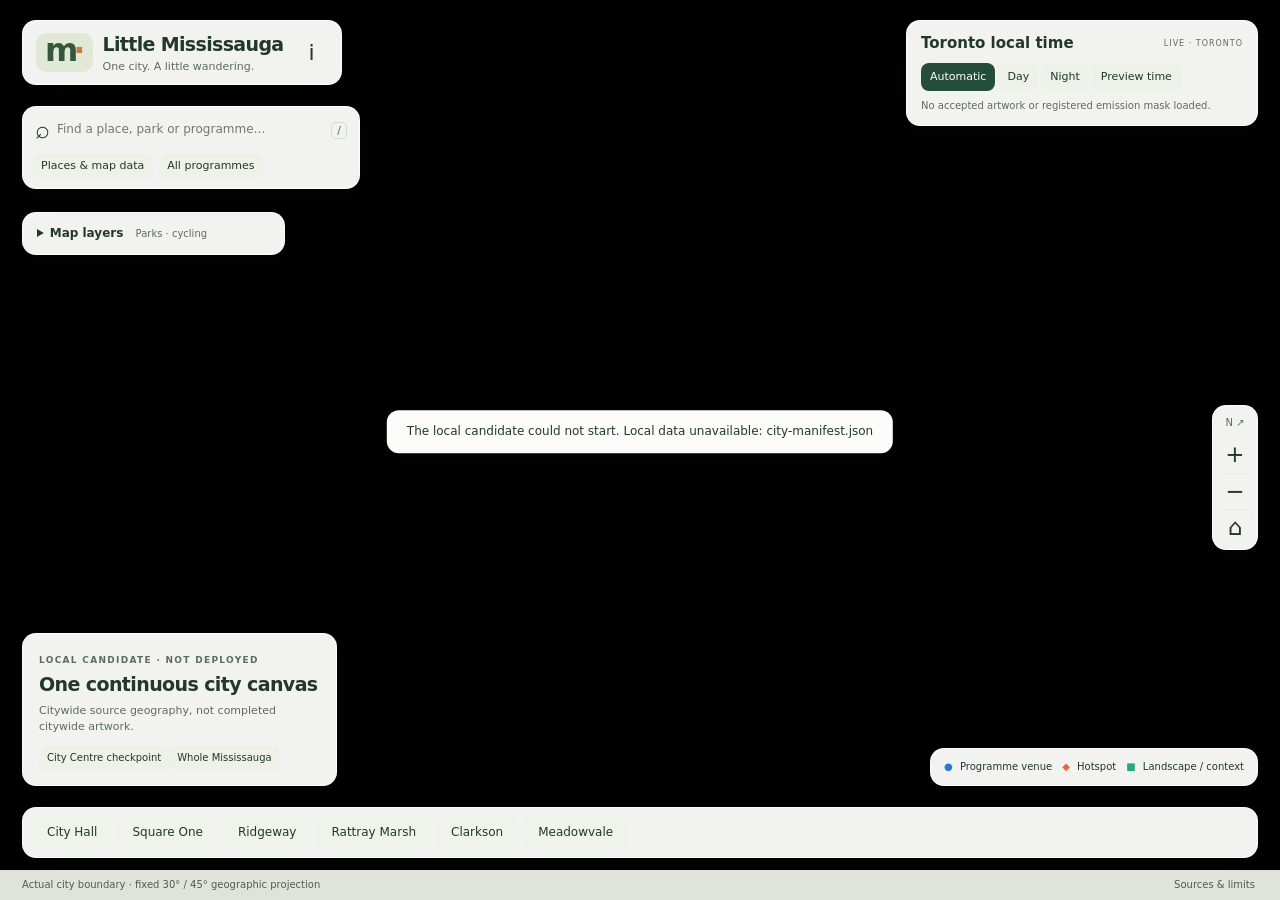
==== site/index.html @ 3745612f "Little Mississauga: citywide RCT3-style map, pipeline, and OIDC deploy workflow" ====
<!doctype html>
<html lang="en"><head><meta charset="utf-8"><meta name="viewport" content="width=device-width,initial-scale=1,viewport-fit=cover"><meta name="color-scheme" content="light"><meta name="robots" content="noindex,nofollow"><title>Little Mississauga · Continuous map candidate</title><meta name="description" content="Local continuous-map candidate with actual Mississauga geography. Artwork acceptance is held; City Centre is a checkpoint, not finished citywide artwork."><link rel="icon" href="favicon.svg"><link rel="stylesheet" href="style.css"></head>
<body><a class="skip" href="#search">Skip to place search and map data</a><main id="app">
<canvas id="map" tabindex="0" aria-label="One continuous geographic Mississauga canvas. Drag or pinch to explore, scroll or use plus and minus to zoom. Arrow keys pan; Home fits the city. Place and overlay search provides a keyboard-accessible alternative."></canvas>
<div id="map-tooltip" role="tooltip" hidden></div>
<header class="brand glass"><span class="brand-mark" aria-hidden="true">m<span>·</span></span><div><h1>Little Mississauga</h1><p>One city. A little wandering.</p></div><button id="about-button" class="icon" aria-label="Sources and limits">i</button></header>
<section class="search-box glass" aria-label="Find places and activities"><div class="search-row"><span aria-hidden="true">⌕</span><input id="search" type="search" placeholder="Find a place, park or programme…" aria-label="Search places parks facilities and programmes" autocomplete="off"><kbd>/</kbd><button id="search-clear" aria-label="Clear search" hidden>×</button></div><div class="search-chips"><button id="list-places">Places & map data</button><button id="browse-button">All programmes</button></div><div id="search-results" class="results" hidden></div></section>
<section class="clock glass" aria-label="Toronto local time and lighting"><div class="clock-heading"><span id="clock-time">Toronto local time</span><span id="clock-source">LIVE · TORONTO</span></div><div class="clock-modes" role="group" aria-label="Lighting mode"><button data-mode="auto" aria-pressed="true">Automatic</button><button data-mode="day" aria-pressed="false">Day</button><button data-mode="night" aria-pressed="false">Night</button><button id="preview-toggle" aria-expanded="false">Preview time</button></div><div id="time-preview" hidden><label for="preview-hour">Local hour <output id="preview-label"></output></label><input id="preview-hour" type="range" min="0" max="23.75" step="0.25" value="21.5"><button id="clock-live">Return to actual Toronto time</button></div><p id="lighting-status">No accepted artwork or registered emission mask loaded.</p></section>
<details id="layers" class="layers glass"><summary>Map layers <span id="layer-summary">Parks · cycling</span></summary><div class="layer-options"><label id="model-strength-control" hidden>Reviewed model strength <select id="model-strength" aria-label="Choose an actually rendered model strength"></select></label><label><input type="checkbox" data-layer="places" checked><i class="dot activity"></i> Programme venues / selected places</label><label><input type="checkbox" data-layer="parks" checked><i class="area context"></i> Park boundaries</label><label><input type="checkbox" data-layer="natural"><i class="area natural"></i> Natural areas · 2021</label><label><input type="checkbox" data-layer="cycling-existing" checked><i class="line activity"></i> Existing cycling</label><label><input type="checkbox" data-layer="cycling-proposed"><i class="line proposed"></i> Proposed cycling · not built</label><label><input type="checkbox" data-layer="facilities"><i class="dot facility"></i> Facility / POI records · not bookability</label><label><input id="texture" type="checkbox">Pattern overlay fills for accessibility</label><label><input id="motion-toggle" type="checkbox" disabled aria-describedby="motion-status">Simulated moving cars</label><p id="motion-status">Cars withheld until same-frame roads, heights and visibility are reviewed.</p><label><input id="weather-toggle" type="checkbox" checked aria-describedby="weather-status">Current weather atmosphere</label><p id="weather-status">Loading fixed-Mississauga weather estimate…</p><p><a href="https://open-meteo.com/" target="_blank" rel="noopener noreferrer">Open-Meteo</a> · <a href="https://creativecommons.org/licenses/by/4.0/" target="_blank" rel="noopener noreferrer">CC BY 4.0</a> · current model estimate, not a live observation or safety forecast. Fixed city coordinates, no location tracking.</p><button id="weather-refresh">Refresh weather estimate</button><button id="map-data">Search visible-layer records</button><p>Access and current closures unknown. Natural linkages are not trails. Pedestrian-trail publication is held.</p></div></details>
<div id="loading" role="status">Opening the continuous geographic canvas…</div>
<section id="coverage" class="coverage glass" aria-label="Artwork coverage"><span class="eyebrow">LOCAL CANDIDATE · NOT DEPLOYED</span><h2 id="coverage-title">One continuous city canvas</h2><p id="coverage-note">Citywide source geography, not completed citywide artwork.</p><button id="checkpoint">City Centre checkpoint</button><button id="fit-city">Whole Mississauga</button><button id="retry-art" hidden>Retry failed assets</button></section>
<div class="map-controls glass" aria-label="Map navigation"><span id="north" title="Fixed geographic camera: north points up and right">N ↗</span><button id="zoom-in" aria-label="Zoom in">+</button><button id="zoom-out" aria-label="Zoom out">−</button><button id="fit" aria-label="Fit whole city">⌂</button></div>
<div class="legend glass" aria-label="Selected place categories"><span><i class="marker activity">●</i> Programme venue</span><span><i class="marker hotspot">◆</i> Hotspot</span><span><i class="marker context">■</i> Landscape / context</span></div>
<nav class="quick-places glass" aria-label="Featured geographic destinations"><button data-featured="hotspot-city-hall">City Hall</button><button data-featured="hotspot-square-one">Square One</button><button data-featured="hotspot-ridgeway-plaza">Ridgeway</button><button data-featured="context-rattray-marsh">Rattray Marsh</button><button data-featured="activity-active-center-240">Clarkson</button><button data-featured="activity-active-center-408">Meadowvale</button></nav>
<aside id="place-panel" class="glass drawer" aria-label="Place details and official programmes" hidden tabindex="-1"><div class="panel-head"><span class="eyebrow">A REAL PLACE. A REAL STARTING POINT.</span><button id="close-place" class="icon" aria-label="Close place details">×</button></div><div id="place-content"></div></aside>
<section id="browse-panel" class="glass drawer wide" aria-label="Browse official programme sample" hidden><div class="panel-head"><h2>Find your next thing</h2><button id="close-browse" class="icon" aria-label="Close programme browser">×</button></div><p class="sample-note">Official programme snapshot: November 8, 2026. Not live availability. Virtual and unmapped venues remain in this list.</p><input id="programme-search" type="search" placeholder="Search saved programmes…" aria-label="Filter programmes by title or venue"><div class="filter-row"><select id="schedule-filter" aria-label="Programme schedule filter"><option value="all">Any schedule evidence</option><option value="known">Captured schedule</option><option value="future">Starts on/after today</option></select><select id="fee-filter" aria-label="Programme fee filter"><option value="all">Any fee evidence</option><option value="known">Known amount only</option><option value="unknown">Fee not captured</option></select></div><div id="programme-count" role="status"></div><div id="programme-list"></div></section>
<section id="data-panel" class="glass drawer wide" aria-label="Accessible map data list" hidden><div class="panel-head"><h2>Places & map data</h2><button id="close-data" class="icon" aria-label="Close map data">×</button></div><p class="sample-note">A searchable list alternative to the map. Source records remain separate; no inferred route connections or duplicate-site merges.</p><input id="data-search" type="search" placeholder="Filter map records…" aria-label="Filter map records"><select id="data-category" aria-label="Map record category"><option value="places">Selected places · 77</option><option value="parks">Park boundaries · 718</option><option value="natural">Natural areas · dated 2021</option><option value="cycling-existing">Existing cycling components</option><option value="cycling-proposed">Proposed cycling components · not built</option><option value="facilities">Facility / POI records · 3,296</option></select><p id="data-count" role="status"></p><div id="data-list"></div><button id="data-more" hidden>Show next 80 records</button></section>
<footer><span id="map-credit">Actual city boundary · fixed 30° / 45° geographic projection</span><span id="scale-label"></span><button id="source-button">Sources & limits</button></footer><div id="announcement" class="sr-only" role="status" aria-live="polite"></div></main>
<dialog id="info-dialog"><div class="panel-head"><span class="eyebrow">BEHIND THE MINIATURE</span><button id="close-info" class="icon" aria-label="Close information">×</button></div><div id="info-content"></div></dialog>
<script type="module" src="app.js"></script></body></html>
---- site/style.css ----
:root{color-scheme:light;--surface:#fcfcfb;--ink:#21382f;--muted:#5c6c62;--line:#d4ddcf;--accent:#244d3c;--activity:#2a78d6;--hotspot:#eb6834;--context:#1baf7a;--shadow:0 6px 28px #1b362218}*{box-sizing:border-box}body{margin:0;background:#e9eee1;color:var(--ink);font:14px/1.45 system-ui,-apple-system,"Segoe UI",sans-serif}button,input,select{font:inherit;color:inherit}button,a,input,select{-webkit-tap-highlight-color:transparent}button{cursor:pointer;border:0;background:transparent;border-radius:8px;padding:8px 11px}button:hover{background:#e9eee5}button:focus-visible,input:focus-visible,select:focus-visible,a:focus-visible,summary:focus-visible,canvas:focus-visible{outline:3px solid #2a78d6;outline-offset:3px}input,select{border:1px solid var(--line);border-radius:8px;background:var(--surface);padding:9px;max-width:100%}a{color:#235b45;text-underline-offset:3px}h1,h2,h3,p{margin:0}h2{font-size:23px;line-height:1.2;letter-spacing:-.6px}h3{font-size:15px}small{font-size:11px;color:var(--muted)}[hidden]{display:none!important}.glass{background:#fcfcfbf5;box-shadow:var(--shadow);border:1px solid #ffffffdc;border-radius:14px}.icon{font-size:22px;line-height:1;width:36px;height:36px;padding:7px}.eyebrow{font-size:9px;letter-spacing:1.3px;font-weight:750;color:var(--muted)}#app{height:100dvh;min-height:500px;position:relative;overflow:hidden}#map{display:block;width:100%;height:100%;touch-action:none;cursor:grab}#map.dragging{cursor:grabbing}.brand{position:absolute;left:22px;top:20px;display:flex;gap:10px;align-items:center;padding:10px 11px 10px 13px}.brand h1{font-size:19px;letter-spacing:-.65px}.brand p{font-size:11px;color:var(--muted)}.brand-mark{font-size:32px;font-weight:850;line-height:1;border-radius:10px;background:#e0e9d6;padding:1px 9px 6px;color:#33583b;letter-spacing:-5px}.brand-mark span{color:#d17b35;padding-right:3px}.search-box{position:absolute;top:106px;left:22px;width:338px;z-index:5}.search-row{display:flex;align-items:center;padding:5px 12px;gap:7px}.search-row>span{font-size:25px}.search-row input{width:100%;border:0;background:transparent;padding:8px 0;font-size:12px}kbd{font:11px system-ui;border:1px solid var(--line);padding:1px 5px;border-radius:5px;color:var(--muted)}.search-chips{display:flex;gap:7px;padding:0 10px 9px}.search-chips button{padding:5px 8px;font-size:11px;background:#edf1e8}.results{border-top:1px solid var(--line);max-height:54dvh;overflow:auto;padding:8px}.result-row{display:block;width:100%;text-align:left;font-size:12px;padding:9px}.result-row small{display:block}.result-heading{padding:8px;font-size:10px;letter-spacing:1px;color:var(--muted)}.clock{position:absolute;right:22px;top:20px;width:352px;padding:12px 14px;z-index:4}.clock-heading{display:flex;justify-content:space-between;align-items:center;gap:6px}.clock-heading>span:first-child{font-size:15px;font-weight:650}#clock-source{font-size:8px;letter-spacing:1px;color:var(--muted)}.clock-modes{display:flex;gap:3px;margin-top:8px;flex-wrap:wrap}.clock-modes button{padding:6px 9px;font-size:11px;background:#edf1e8}.clock-modes button[aria-pressed=true]{background:var(--accent);color:white}#lighting-status{font-size:10px;color:var(--muted);margin-top:8px}#time-preview{padding-top:10px;border-top:1px solid var(--line);margin-top:9px;font-size:11px}#time-preview label{display:flex;justify-content:space-between}#preview-hour{width:100%;padding:0;accent-color:var(--accent)}#clock-live{font-size:10px;text-decoration:underline}.layers{position:absolute;left:22px;top:212px;width:263px;z-index:3;font-size:12px}.layers summary{cursor:pointer;padding:12px 14px;font-weight:600}.layers summary span{font-size:10px;font-weight:400;color:var(--muted);padding-left:8px}.layer-options{border-top:1px solid var(--line);padding:10px 12px}.layer-options label{display:flex;align-items:center;gap:8px;padding:5px 0;font-size:11px}.layer-options input{margin:0;width:15px;height:15px;accent-color:var(--accent)}.layer-options p{font-size:10px;color:var(--muted);margin-top:8px}.layer-options button{font-size:11px;text-decoration:underline}.dot{display:inline-block;width:8px;height:8px;border-radius:50%;background:var(--activity)}.dot.facility{background:#fcfcfb;border:1.5px solid var(--activity)}.area{display:inline-block;width:13px;height:10px;background:#1baf7a35;border:1px solid var(--context)}.area.natural{border-style:dashed;background:transparent}.line{display:inline-block;width:15px;border-top:2px solid var(--activity)}.line.proposed{border-top-style:dashed}.coverage{position:absolute;left:22px;bottom:114px;width:315px;padding:14px 16px}.coverage h2{font-size:19px;margin:5px 0 7px}.coverage p{font-size:11px;color:var(--muted)}.coverage button{font-size:10px;background:#edf1e8;margin-top:10px;padding:6px 8px}.map-controls{position:absolute;right:22px;top:45%;display:flex;flex-direction:column;padding:4px;align-items:center}.map-controls button{font-size:23px;width:36px;height:36px;line-height:1;padding:5px}.map-controls button+button{border-top:1px solid #e7ece2}#north{font-size:10px;padding:6px 0;color:var(--muted)}.legend{position:absolute;right:22px;bottom:114px;padding:11px 13px;display:flex;gap:10px;flex-wrap:wrap;max-width:380px;font-size:10px}.marker{font-style:normal;padding-right:4px}.marker.activity{color:var(--activity)}.marker.hotspot{color:var(--hotspot)}.marker.context{color:var(--context)}.quick-places{position:absolute;left:22px;right:22px;bottom:42px;display:flex;gap:7px;align-items:center;padding:8px 10px;overflow:auto;scrollbar-width:thin}.quick-places button{background:#f0f3eb;white-space:nowrap;font-size:12px;padding:8px 14px}.quick-places button[aria-current=true]{background:#dfe9d8;outline:1px solid #bccdb3}footer{position:absolute;bottom:0;left:0;right:0;min-height:30px;padding:5px 22px;display:flex;gap:16px;align-items:center;color:#4c5d4c;font-size:10px;background:#eef2e8f0}footer button{font-size:10px;margin-left:auto;padding:3px}#scale-label{white-space:nowrap}#loading{position:absolute;top:48%;left:50%;transform:translate(-50%,-50%);background:#fcfcfb;padding:13px 20px;border-radius:12px;font-size:12px;box-shadow:var(--shadow);max-width:80%;z-index:8}#map-tooltip{position:absolute;pointer-events:none;background:var(--surface);padding:9px 12px;border:1px solid var(--line);border-radius:9px;font-size:12px;z-index:6;box-shadow:var(--shadow);max-width:255px}.drawer{position:absolute;right:78px;top:184px;bottom:110px;width:365px;overflow:auto;padding:18px 20px;z-index:6;overscroll-behavior:contain}.drawer.wide{right:22px;width:425px}.panel-head{display:flex;justify-content:space-between;align-items:center;gap:10px;margin-bottom:8px}.panel-head .icon{flex-shrink:0}#place-content h2{font-size:25px;margin-bottom:10px}#place-content>p{font-size:12px;color:var(--muted);margin:8px 0 14px}.place-meta{font-size:11px;color:var(--muted);border-top:1px solid var(--line);padding:10px 0}.programme-group{font-size:12px;margin:16px 0 9px}.programme-card{padding:14px 0;border-bottom:1px solid var(--line)}.programme-card h3{font-size:14px;margin-bottom:5px}.programme-card p{font-size:11px;color:var(--muted);margin:4px 0}.programme-card a{font-size:11px;font-weight:650;display:inline-flex;margin-top:7px}.source-stamp{display:block;font-size:10px;color:#677363;margin-top:7px}.sample-note{background:#edf2e6;border-radius:8px;padding:10px 12px;font-size:11px;color:#50624c;margin-bottom:12px}.filter-row{display:flex;gap:8px;margin:8px 0}.filter-row select{width:50%;font-size:10px;padding:8px 6px}.wide>input,.wide>select{width:100%;font-size:12px;margin-bottom:8px}#programme-count,#data-count{font-size:11px;color:var(--muted);padding:6px 0}.empty-state{padding:13px;background:#edf1e7;border-radius:9px;font-size:12px;margin:12px 0}.data-row{display:block;text-align:left;width:100%;border-bottom:1px solid var(--line);border-radius:0;padding:10px 2px;font-size:12px}.data-row small{display:block;font-size:10px;word-break:break-word}.badge{display:inline-block;font-size:10px;background:#e8eee1;padding:5px 7px;border-radius:6px;margin-bottom:8px}.notice{font-size:11px;border-left:3px solid #91a583;padding-left:10px;margin:10px 0 15px;color:#50624c}.no-results{padding:14px;color:var(--muted);font-size:12px}.sr-only{position:absolute;width:1px;height:1px;padding:0;margin:-1px;overflow:hidden;clip:rect(0,0,0,0);white-space:nowrap;border:0}.skip{position:absolute;left:20px;top:-100px;z-index:20;background:white;padding:12px}.skip:focus{top:10px}dialog{border:1px solid var(--line);border-radius:18px;background:var(--surface);color:var(--ink);padding:22px;width:min(610px,calc(100% - 28px));max-height:85dvh;box-shadow:0 24px 80px #1127184d}dialog::backdrop{background:#183a2b44}dialog h2{margin:4px 0 14px}dialog h3{margin:18px 0 8px}dialog p,dialog li{font-size:12px;color:var(--muted);margin:10px 0}dialog code{font-size:10px;word-break:break-all}body.panel-open .legend{display:none}
@media(max-width:960px){.clock{width:310px}.clock-modes button{padding:6px}.search-box{width:310px}.coverage{width:290px}.legend{max-width:250px}.drawer{right:70px;width:330px}}
@media(max-width:640px){#app{min-height:620px}.brand{left:12px;top:12px;padding:7px 8px 7px 10px;border-radius:11px;gap:8px}.brand h1{font-size:16px}.brand p{font-size:9px}.brand-mark{font-size:25px;padding:1px 8px 5px}.brand .icon{height:31px;width:31px}.search-box{left:12px;top:79px;width:calc(100% - 24px);border-radius:11px}.search-row{padding:3px 10px}.search-row input{font-size:11px}.search-chips{padding-bottom:7px}.search-chips button{font-size:10px}.clock{left:12px;right:auto;top:174px;width:calc(100% - 24px);padding:9px 12px;border-radius:11px}.clock-heading>span:first-child{font-size:12px}.clock-modes{margin-top:5px;gap:4px}.clock-modes button{font-size:10px;padding:5px 8px}#lighting-status{font-size:9px;margin-top:5px}.layers{left:12px;top:302px;width:238px;border-radius:10px}.layers summary{padding:9px 11px;font-size:11px}.layer-options{max-height:calc(100dvh - 440px);overflow:auto}.layer-options label{font-size:10px}.layers summary span{font-size:9px}.map-controls{right:12px;top:302px;padding:2px;border-radius:10px}.map-controls button{width:31px;height:32px;font-size:21px}#north{font-size:9px;padding:4px}.coverage{left:12px;bottom:107px;width:calc(100% - 24px);padding:11px 13px;border-radius:11px}.coverage h2{font-size:16px;margin:3px 0 4px}.coverage p{font-size:10px}.coverage .eyebrow{font-size:8px}.coverage button{font-size:9px;padding:5px 7px;margin-top:7px}.legend{right:12px;bottom:249px;max-width:calc(100% - 24px);font-size:8px;padding:6px 9px;gap:8px;border-radius:9px}.quick-places{left:12px;right:12px;bottom:39px;padding:7px;gap:6px;border-radius:10px}.quick-places button{font-size:10px;padding:8px 11px}footer{padding:4px 12px;font-size:8px;gap:8px;height:30px}#map-credit{max-width:58%;overflow:hidden;text-overflow:ellipsis;white-space:nowrap}footer button{font-size:9px;white-space:nowrap}#scale-label{display:none}.drawer,.drawer.wide{top:302px;bottom:105px;left:12px;right:12px;width:auto;padding:13px 16px;border-radius:12px;background:#fcfcfbfc}.drawer h2{font-size:21px}.drawer .sample-note{font-size:10px}.results{max-height:60dvh}.panel-head .eyebrow{font-size:8px}body.panel-open .coverage{visibility:hidden}body.preview-open .layers,body.preview-open .map-controls{top:405px}body.preview-open .drawer{top:405px}.layer-options p{font-size:9px}dialog{padding:16px}#data-category{font-size:11px}}
@media(prefers-reduced-motion:reduce){*{scroll-behavior:auto!important}}@media(forced-colors:active){.glass{border:1px solid CanvasText}button{border:1px solid ButtonText}.marker{color:CanvasText!important}.dot,.area,.line{forced-color-adjust:none}}@media(max-height:730px) and (min-width:641px){.coverage{bottom:108px;padding:10px 13px}.coverage p{font-size:10px}.layers{top:205px}.clock{padding:9px 12px}}
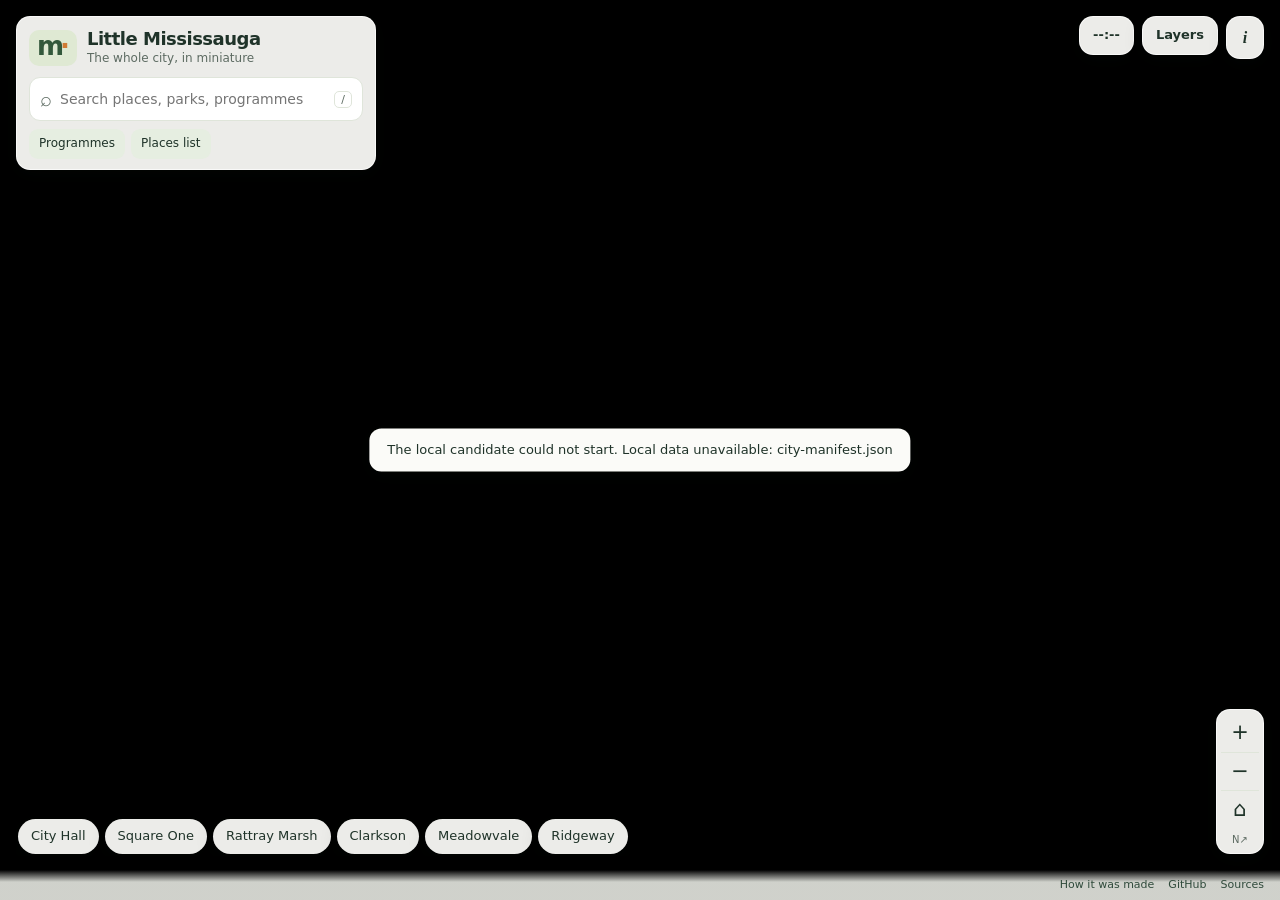
==== commit 9aabce68: "Clean up the site: map-first layout, plain-language copy, traffic on by default" ====
--- a/site/index.html
+++ b/site/index.html
@@ -1,20 +1,107 @@
 <!doctype html>
-<html lang="en"><head><meta charset="utf-8"><meta name="viewport" content="width=device-width,initial-scale=1,viewport-fit=cover"><meta name="color-scheme" content="light"><meta name="robots" content="noindex,nofollow"><title>Little Mississauga · Continuous map candidate</title><meta name="description" content="Local continuous-map candidate with actual Mississauga geography. Artwork acceptance is held; City Centre is a checkpoint, not finished citywide artwork."><link rel="icon" href="favicon.svg"><link rel="stylesheet" href="style.css"></head>
-<body><a class="skip" href="#search">Skip to place search and map data</a><main id="app">
-<canvas id="map" tabindex="0" aria-label="One continuous geographic Mississauga canvas. Drag or pinch to explore, scroll or use plus and minus to zoom. Arrow keys pan; Home fits the city. Place and overlay search provides a keyboard-accessible alternative."></canvas>
+<html lang="en"><head><meta charset="utf-8"><meta name="viewport" content="width=device-width,initial-scale=1,viewport-fit=cover"><meta name="color-scheme" content="light"><meta name="robots" content="noindex,nofollow"><title>Little Mississauga · An RCT3-style map of the whole city</title><meta name="description" content="An RCT3-style isometric map of all of Mississauga, built from real open data and a fine-tuned image model. Day, night, weather and simulated traffic.">
+<meta property="og:title" content="Little Mississauga">
+<meta property="og:description" content="An RCT3-style isometric map of all of Mississauga, built from real open data and a fine-tuned image model.">
+<meta property="og:image" content="https://sauga.mohameda.li/art/social-preview.jpg">
+<meta name="twitter:card" content="summary_large_image"><link rel="icon" href="favicon.svg"><link rel="stylesheet" href="style.css"></head>
+<body>
+<a class="skip" href="#search">Skip to search</a>
+<main id="app">
+<canvas id="map" tabindex="0" aria-label="Map of Mississauga. Drag or pinch to explore, scroll or use plus and minus to zoom. Arrow keys pan; Home fits the city."></canvas>
 <div id="map-tooltip" role="tooltip" hidden></div>
-<header class="brand glass"><span class="brand-mark" aria-hidden="true">m<span>·</span></span><div><h1>Little Mississauga</h1><p>One city. A little wandering.</p></div><button id="about-button" class="icon" aria-label="Sources and limits">i</button></header>
-<section class="search-box glass" aria-label="Find places and activities"><div class="search-row"><span aria-hidden="true">⌕</span><input id="search" type="search" placeholder="Find a place, park or programme…" aria-label="Search places parks facilities and programmes" autocomplete="off"><kbd>/</kbd><button id="search-clear" aria-label="Clear search" hidden>×</button></div><div class="search-chips"><button id="list-places">Places & map data</button><button id="browse-button">All programmes</button></div><div id="search-results" class="results" hidden></div></section>
-<section class="clock glass" aria-label="Toronto local time and lighting"><div class="clock-heading"><span id="clock-time">Toronto local time</span><span id="clock-source">LIVE · TORONTO</span></div><div class="clock-modes" role="group" aria-label="Lighting mode"><button data-mode="auto" aria-pressed="true">Automatic</button><button data-mode="day" aria-pressed="false">Day</button><button data-mode="night" aria-pressed="false">Night</button><button id="preview-toggle" aria-expanded="false">Preview time</button></div><div id="time-preview" hidden><label for="preview-hour">Local hour <output id="preview-label"></output></label><input id="preview-hour" type="range" min="0" max="23.75" step="0.25" value="21.5"><button id="clock-live">Return to actual Toronto time</button></div><p id="lighting-status">No accepted artwork or registered emission mask loaded.</p></section>
-<details id="layers" class="layers glass"><summary>Map layers <span id="layer-summary">Parks · cycling</span></summary><div class="layer-options"><label id="model-strength-control" hidden>Reviewed model strength <select id="model-strength" aria-label="Choose an actually rendered model strength"></select></label><label><input type="checkbox" data-layer="places" checked><i class="dot activity"></i> Programme venues / selected places</label><label><input type="checkbox" data-layer="parks" checked><i class="area context"></i> Park boundaries</label><label><input type="checkbox" data-layer="natural"><i class="area natural"></i> Natural areas · 2021</label><label><input type="checkbox" data-layer="cycling-existing" checked><i class="line activity"></i> Existing cycling</label><label><input type="checkbox" data-layer="cycling-proposed"><i class="line proposed"></i> Proposed cycling · not built</label><label><input type="checkbox" data-layer="facilities"><i class="dot facility"></i> Facility / POI records · not bookability</label><label><input id="texture" type="checkbox">Pattern overlay fills for accessibility</label><label><input id="motion-toggle" type="checkbox" disabled aria-describedby="motion-status">Simulated moving cars</label><p id="motion-status">Cars withheld until same-frame roads, heights and visibility are reviewed.</p><label><input id="weather-toggle" type="checkbox" checked aria-describedby="weather-status">Current weather atmosphere</label><p id="weather-status">Loading fixed-Mississauga weather estimate…</p><p><a href="https://open-meteo.com/" target="_blank" rel="noopener noreferrer">Open-Meteo</a> · <a href="https://creativecommons.org/licenses/by/4.0/" target="_blank" rel="noopener noreferrer">CC BY 4.0</a> · current model estimate, not a live observation or safety forecast. Fixed city coordinates, no location tracking.</p><button id="weather-refresh">Refresh weather estimate</button><button id="map-data">Search visible-layer records</button><p>Access and current closures unknown. Natural linkages are not trails. Pedestrian-trail publication is held.</p></div></details>
-<div id="loading" role="status">Opening the continuous geographic canvas…</div>
-<section id="coverage" class="coverage glass" aria-label="Artwork coverage"><span class="eyebrow">LOCAL CANDIDATE · NOT DEPLOYED</span><h2 id="coverage-title">One continuous city canvas</h2><p id="coverage-note">Citywide source geography, not completed citywide artwork.</p><button id="checkpoint">City Centre checkpoint</button><button id="fit-city">Whole Mississauga</button><button id="retry-art" hidden>Retry failed assets</button></section>
-<div class="map-controls glass" aria-label="Map navigation"><span id="north" title="Fixed geographic camera: north points up and right">N ↗</span><button id="zoom-in" aria-label="Zoom in">+</button><button id="zoom-out" aria-label="Zoom out">−</button><button id="fit" aria-label="Fit whole city">⌂</button></div>
-<div class="legend glass" aria-label="Selected place categories"><span><i class="marker activity">●</i> Programme venue</span><span><i class="marker hotspot">◆</i> Hotspot</span><span><i class="marker context">■</i> Landscape / context</span></div>
-<nav class="quick-places glass" aria-label="Featured geographic destinations"><button data-featured="hotspot-city-hall">City Hall</button><button data-featured="hotspot-square-one">Square One</button><button data-featured="hotspot-ridgeway-plaza">Ridgeway</button><button data-featured="context-rattray-marsh">Rattray Marsh</button><button data-featured="activity-active-center-240">Clarkson</button><button data-featured="activity-active-center-408">Meadowvale</button></nav>
-<aside id="place-panel" class="glass drawer" aria-label="Place details and official programmes" hidden tabindex="-1"><div class="panel-head"><span class="eyebrow">A REAL PLACE. A REAL STARTING POINT.</span><button id="close-place" class="icon" aria-label="Close place details">×</button></div><div id="place-content"></div></aside>
-<section id="browse-panel" class="glass drawer wide" aria-label="Browse official programme sample" hidden><div class="panel-head"><h2>Find your next thing</h2><button id="close-browse" class="icon" aria-label="Close programme browser">×</button></div><p class="sample-note">Official programme snapshot: November 8, 2026. Not live availability. Virtual and unmapped venues remain in this list.</p><input id="programme-search" type="search" placeholder="Search saved programmes…" aria-label="Filter programmes by title or venue"><div class="filter-row"><select id="schedule-filter" aria-label="Programme schedule filter"><option value="all">Any schedule evidence</option><option value="known">Captured schedule</option><option value="future">Starts on/after today</option></select><select id="fee-filter" aria-label="Programme fee filter"><option value="all">Any fee evidence</option><option value="known">Known amount only</option><option value="unknown">Fee not captured</option></select></div><div id="programme-count" role="status"></div><div id="programme-list"></div></section>
-<section id="data-panel" class="glass drawer wide" aria-label="Accessible map data list" hidden><div class="panel-head"><h2>Places & map data</h2><button id="close-data" class="icon" aria-label="Close map data">×</button></div><p class="sample-note">A searchable list alternative to the map. Source records remain separate; no inferred route connections or duplicate-site merges.</p><input id="data-search" type="search" placeholder="Filter map records…" aria-label="Filter map records"><select id="data-category" aria-label="Map record category"><option value="places">Selected places · 77</option><option value="parks">Park boundaries · 718</option><option value="natural">Natural areas · dated 2021</option><option value="cycling-existing">Existing cycling components</option><option value="cycling-proposed">Proposed cycling components · not built</option><option value="facilities">Facility / POI records · 3,296</option></select><p id="data-count" role="status"></p><div id="data-list"></div><button id="data-more" hidden>Show next 80 records</button></section>
-<footer><span id="map-credit">Actual city boundary · fixed 30° / 45° geographic projection</span><span id="scale-label"></span><button id="source-button">Sources & limits</button></footer><div id="announcement" class="sr-only" role="status" aria-live="polite"></div></main>
-<dialog id="info-dialog"><div class="panel-head"><span class="eyebrow">BEHIND THE MINIATURE</span><button id="close-info" class="icon" aria-label="Close information">×</button></div><div id="info-content"></div></dialog>
+
+<header class="topbar glass">
+ <div class="brand">
+  <span class="brand-mark" aria-hidden="true">m<span>·</span></span>
+  <div><h1>Little Mississauga</h1><p>The whole city, in miniature</p></div>
+ </div>
+ <section class="search-box" aria-label="Find places and activities">
+  <div class="search-row">
+   <span aria-hidden="true">⌕</span>
+   <input id="search" type="search" placeholder="Search places, parks, programmes" aria-label="Search places, parks, facilities and programmes" autocomplete="off">
+   <kbd>/</kbd>
+   <button id="search-clear" aria-label="Clear search" hidden>×</button>
+  </div>
+  <div id="search-results" class="results" hidden></div>
+ </section>
+ <div class="search-chips">
+  <button id="browse-button">Programmes</button>
+  <button id="list-places">Places list</button>
+ </div>
+</header>
+
+<nav class="toolbar" aria-label="Time, layers and about">
+ <button id="clock-chip" class="chip glass" aria-expanded="false" aria-controls="clock-panel"><span id="clock-time">--:--</span><span id="chip-weather"></span></button>
+ <details id="layers" class="layers">
+  <summary class="chip glass">Layers <span id="layer-summary"></span></summary>
+  <div class="layer-options glass">
+   <label id="model-strength-control" hidden>Model strength <select id="model-strength" aria-label="Model strength"></select></label>
+   <label><input type="checkbox" data-layer="places" checked><i class="dot activity"></i> Places &amp; programme venues</label>
+   <label><input type="checkbox" data-layer="parks"><i class="area context"></i> Park boundaries</label>
+   <label><input type="checkbox" data-layer="natural"><i class="area natural"></i> Natural areas (2021)</label>
+   <label><input type="checkbox" data-layer="cycling-existing"><i class="line activity"></i> Cycling routes</label>
+   <label><input type="checkbox" data-layer="cycling-proposed"><i class="line proposed"></i> Planned cycling</label>
+   <label><input type="checkbox" data-layer="facilities"><i class="dot facility"></i> City facilities</label>
+   <hr>
+   <label><input id="motion-toggle" type="checkbox" checked aria-describedby="motion-status"> Traffic</label>
+   <p id="motion-status"></p>
+   <label><input id="weather-toggle" type="checkbox" checked aria-describedby="weather-status"> Live weather</label>
+   <p id="weather-status"></p>
+   <label><input id="texture" type="checkbox"> Patterned fills (accessibility)</label>
+   <div class="layer-actions"><button id="weather-refresh">Refresh weather</button><button id="map-data">List visible data</button></div>
+  </div>
+ </details>
+ <button id="about-button" class="chip glass icon-chip" aria-label="About this map">i</button>
+</nav>
+
+<section id="clock-panel" class="clock glass" aria-label="Time of day" hidden>
+ <div class="clock-heading"><span>Time of day</span><span id="clock-source">LIVE · TORONTO</span></div>
+ <div class="clock-modes" role="group" aria-label="Lighting mode">
+  <button data-mode="auto" aria-pressed="true">Live</button>
+  <button data-mode="day" aria-pressed="false">Day</button>
+  <button data-mode="night" aria-pressed="false">Night</button>
+  <button id="preview-toggle" aria-expanded="false">Pick a time</button>
+ </div>
+ <div id="time-preview" hidden>
+  <label for="preview-hour">Hour <output id="preview-label"></output></label>
+  <input id="preview-hour" type="range" min="0" max="23.75" step="0.25" value="21.5">
+  <button id="clock-live">Back to live time</button>
+ </div>
+ <p id="lighting-status"></p>
+</section>
+
+<div id="loading" role="status">Loading Mississauga…</div>
+
+<section id="coverage" class="coverage" aria-hidden="true" hidden>
+ <span class="eyebrow"></span><h2 id="coverage-title"></h2><p id="coverage-note"></p>
+ <button id="checkpoint"></button><button id="fit-city"></button>
+</section>
+<button id="retry-art" class="retry glass" hidden>Some artwork failed to load · Retry</button>
+
+<div class="map-controls glass" aria-label="Map navigation">
+ <button id="zoom-in" aria-label="Zoom in">+</button>
+ <button id="zoom-out" aria-label="Zoom out">−</button>
+ <button id="fit" aria-label="Show the whole city">⌂</button>
+ <span id="north" title="North points up and to the right">N↗</span>
+</div>
+
+<nav class="quick-places" aria-label="Jump to">
+ <button data-featured="hotspot-city-hall">City Hall</button>
+ <button data-featured="hotspot-square-one">Square One</button>
+ <button data-featured="context-rattray-marsh">Rattray Marsh</button>
+ <button data-featured="activity-active-center-240">Clarkson</button>
+ <button data-featured="activity-active-center-408">Meadowvale</button>
+ <button data-featured="hotspot-ridgeway-plaza">Ridgeway</button>
+</nav>
+<aside id="place-panel" class="glass drawer" aria-label="Place details and official programmes" hidden tabindex="-1"><div class="panel-head"><span class="eyebrow">PLACE</span><button id="close-place" class="icon" aria-label="Close place details">×</button></div><div id="place-content"></div></aside>
+<section id="browse-panel" class="glass drawer wide" aria-label="Browse official programme sample" hidden><div class="panel-head"><h2>Find your next thing</h2><button id="close-browse" class="icon" aria-label="Close programme browser">×</button></div><p class="sample-note">A snapshot of City programmes from November 8, 2026. Check the City&#39;s page for current availability.</p><input id="programme-search" type="search" placeholder="Search saved programmes…" aria-label="Filter programmes by title or venue"><div class="filter-row"><select id="schedule-filter" aria-label="Programme schedule filter"><option value="all">Any schedule evidence</option><option value="known">Captured schedule</option><option value="future">Starts on/after today</option></select><select id="fee-filter" aria-label="Programme fee filter"><option value="all">Any fee evidence</option><option value="known">Known amount only</option><option value="unknown">Fee not captured</option></select></div><div id="programme-count" role="status"></div><div id="programme-list"></div></section>
+<section id="data-panel" class="glass drawer wide" aria-label="Accessible map data list" hidden><div class="panel-head"><h2>Places & map data</h2><button id="close-data" class="icon" aria-label="Close map data">×</button></div><p class="sample-note">Everything on the map, as a searchable list.</p><input id="data-search" type="search" placeholder="Filter map records…" aria-label="Filter map records"><select id="data-category" aria-label="Map record category"><option value="places">Selected places · 77</option><option value="parks">Park boundaries · 718</option><option value="natural">Natural areas · dated 2021</option><option value="cycling-existing">Existing cycling components</option><option value="cycling-proposed">Proposed cycling components · not built</option><option value="facilities">Facility / POI records · 3,296</option></select><p id="data-count" role="status"></p><div id="data-list"></div><button id="data-more" hidden>Show next 80 records</button></section>
+<footer>
+ <span id="scale-label"></span>
+ <span id="map-credit"></span>
+ <a href="how.html">How it was made</a>
+ <a href="https://github.com/moeealii/little-mississauga">GitHub</a>
+ <button id="source-button">Sources</button>
+</footer><div id="announcement" class="sr-only" role="status" aria-live="polite"></div></main>
+<dialog id="info-dialog"><div class="panel-head"><span class="eyebrow">ABOUT</span><button id="close-info" class="icon" aria-label="Close information">×</button></div><div id="info-content"></div></dialog>
 <script type="module" src="app.js"></script></body></html>
--- a/site/style.css
+++ b/site/style.css
@@ -1,4 +1,158 @@
-:root{color-scheme:light;--surface:#fcfcfb;--ink:#21382f;--muted:#5c6c62;--line:#d4ddcf;--accent:#244d3c;--activity:#2a78d6;--hotspot:#eb6834;--context:#1baf7a;--shadow:0 6px 28px #1b362218}*{box-sizing:border-box}body{margin:0;background:#e9eee1;color:var(--ink);font:14px/1.45 system-ui,-apple-system,"Segoe UI",sans-serif}button,input,select{font:inherit;color:inherit}button,a,input,select{-webkit-tap-highlight-color:transparent}button{cursor:pointer;border:0;background:transparent;border-radius:8px;padding:8px 11px}button:hover{background:#e9eee5}button:focus-visible,input:focus-visible,select:focus-visible,a:focus-visible,summary:focus-visible,canvas:focus-visible{outline:3px solid #2a78d6;outline-offset:3px}input,select{border:1px solid var(--line);border-radius:8px;background:var(--surface);padding:9px;max-width:100%}a{color:#235b45;text-underline-offset:3px}h1,h2,h3,p{margin:0}h2{font-size:23px;line-height:1.2;letter-spacing:-.6px}h3{font-size:15px}small{font-size:11px;color:var(--muted)}[hidden]{display:none!important}.glass{background:#fcfcfbf5;box-shadow:var(--shadow);border:1px solid #ffffffdc;border-radius:14px}.icon{font-size:22px;line-height:1;width:36px;height:36px;padding:7px}.eyebrow{font-size:9px;letter-spacing:1.3px;font-weight:750;color:var(--muted)}#app{height:100dvh;min-height:500px;position:relative;overflow:hidden}#map{display:block;width:100%;height:100%;touch-action:none;cursor:grab}#map.dragging{cursor:grabbing}.brand{position:absolute;left:22px;top:20px;display:flex;gap:10px;align-items:center;padding:10px 11px 10px 13px}.brand h1{font-size:19px;letter-spacing:-.65px}.brand p{font-size:11px;color:var(--muted)}.brand-mark{font-size:32px;font-weight:850;line-height:1;border-radius:10px;background:#e0e9d6;padding:1px 9px 6px;color:#33583b;letter-spacing:-5px}.brand-mark span{color:#d17b35;padding-right:3px}.search-box{position:absolute;top:106px;left:22px;width:338px;z-index:5}.search-row{display:flex;align-items:center;padding:5px 12px;gap:7px}.search-row>span{font-size:25px}.search-row input{width:100%;border:0;background:transparent;padding:8px 0;font-size:12px}kbd{font:11px system-ui;border:1px solid var(--line);padding:1px 5px;border-radius:5px;color:var(--muted)}.search-chips{display:flex;gap:7px;padding:0 10px 9px}.search-chips button{padding:5px 8px;font-size:11px;background:#edf1e8}.results{border-top:1px solid var(--line);max-height:54dvh;overflow:auto;padding:8px}.result-row{display:block;width:100%;text-align:left;font-size:12px;padding:9px}.result-row small{display:block}.result-heading{padding:8px;font-size:10px;letter-spacing:1px;color:var(--muted)}.clock{position:absolute;right:22px;top:20px;width:352px;padding:12px 14px;z-index:4}.clock-heading{display:flex;justify-content:space-between;align-items:center;gap:6px}.clock-heading>span:first-child{font-size:15px;font-weight:650}#clock-source{font-size:8px;letter-spacing:1px;color:var(--muted)}.clock-modes{display:flex;gap:3px;margin-top:8px;flex-wrap:wrap}.clock-modes button{padding:6px 9px;font-size:11px;background:#edf1e8}.clock-modes button[aria-pressed=true]{background:var(--accent);color:white}#lighting-status{font-size:10px;color:var(--muted);margin-top:8px}#time-preview{padding-top:10px;border-top:1px solid var(--line);margin-top:9px;font-size:11px}#time-preview label{display:flex;justify-content:space-between}#preview-hour{width:100%;padding:0;accent-color:var(--accent)}#clock-live{font-size:10px;text-decoration:underline}.layers{position:absolute;left:22px;top:212px;width:263px;z-index:3;font-size:12px}.layers summary{cursor:pointer;padding:12px 14px;font-weight:600}.layers summary span{font-size:10px;font-weight:400;color:var(--muted);padding-left:8px}.layer-options{border-top:1px solid var(--line);padding:10px 12px}.layer-options label{display:flex;align-items:center;gap:8px;padding:5px 0;font-size:11px}.layer-options input{margin:0;width:15px;height:15px;accent-color:var(--accent)}.layer-options p{font-size:10px;color:var(--muted);margin-top:8px}.layer-options button{font-size:11px;text-decoration:underline}.dot{display:inline-block;width:8px;height:8px;border-radius:50%;background:var(--activity)}.dot.facility{background:#fcfcfb;border:1.5px solid var(--activity)}.area{display:inline-block;width:13px;height:10px;background:#1baf7a35;border:1px solid var(--context)}.area.natural{border-style:dashed;background:transparent}.line{display:inline-block;width:15px;border-top:2px solid var(--activity)}.line.proposed{border-top-style:dashed}.coverage{position:absolute;left:22px;bottom:114px;width:315px;padding:14px 16px}.coverage h2{font-size:19px;margin:5px 0 7px}.coverage p{font-size:11px;color:var(--muted)}.coverage button{font-size:10px;background:#edf1e8;margin-top:10px;padding:6px 8px}.map-controls{position:absolute;right:22px;top:45%;display:flex;flex-direction:column;padding:4px;align-items:center}.map-controls button{font-size:23px;width:36px;height:36px;line-height:1;padding:5px}.map-controls button+button{border-top:1px solid #e7ece2}#north{font-size:10px;padding:6px 0;color:var(--muted)}.legend{position:absolute;right:22px;bottom:114px;padding:11px 13px;display:flex;gap:10px;flex-wrap:wrap;max-width:380px;font-size:10px}.marker{font-style:normal;padding-right:4px}.marker.activity{color:var(--activity)}.marker.hotspot{color:var(--hotspot)}.marker.context{color:var(--context)}.quick-places{position:absolute;left:22px;right:22px;bottom:42px;display:flex;gap:7px;align-items:center;padding:8px 10px;overflow:auto;scrollbar-width:thin}.quick-places button{background:#f0f3eb;white-space:nowrap;font-size:12px;padding:8px 14px}.quick-places button[aria-current=true]{background:#dfe9d8;outline:1px solid #bccdb3}footer{position:absolute;bottom:0;left:0;right:0;min-height:30px;padding:5px 22px;display:flex;gap:16px;align-items:center;color:#4c5d4c;font-size:10px;background:#eef2e8f0}footer button{font-size:10px;margin-left:auto;padding:3px}#scale-label{white-space:nowrap}#loading{position:absolute;top:48%;left:50%;transform:translate(-50%,-50%);background:#fcfcfb;padding:13px 20px;border-radius:12px;font-size:12px;box-shadow:var(--shadow);max-width:80%;z-index:8}#map-tooltip{position:absolute;pointer-events:none;background:var(--surface);padding:9px 12px;border:1px solid var(--line);border-radius:9px;font-size:12px;z-index:6;box-shadow:var(--shadow);max-width:255px}.drawer{position:absolute;right:78px;top:184px;bottom:110px;width:365px;overflow:auto;padding:18px 20px;z-index:6;overscroll-behavior:contain}.drawer.wide{right:22px;width:425px}.panel-head{display:flex;justify-content:space-between;align-items:center;gap:10px;margin-bottom:8px}.panel-head .icon{flex-shrink:0}#place-content h2{font-size:25px;margin-bottom:10px}#place-content>p{font-size:12px;color:var(--muted);margin:8px 0 14px}.place-meta{font-size:11px;color:var(--muted);border-top:1px solid var(--line);padding:10px 0}.programme-group{font-size:12px;margin:16px 0 9px}.programme-card{padding:14px 0;border-bottom:1px solid var(--line)}.programme-card h3{font-size:14px;margin-bottom:5px}.programme-card p{font-size:11px;color:var(--muted);margin:4px 0}.programme-card a{font-size:11px;font-weight:650;display:inline-flex;margin-top:7px}.source-stamp{display:block;font-size:10px;color:#677363;margin-top:7px}.sample-note{background:#edf2e6;border-radius:8px;padding:10px 12px;font-size:11px;color:#50624c;margin-bottom:12px}.filter-row{display:flex;gap:8px;margin:8px 0}.filter-row select{width:50%;font-size:10px;padding:8px 6px}.wide>input,.wide>select{width:100%;font-size:12px;margin-bottom:8px}#programme-count,#data-count{font-size:11px;color:var(--muted);padding:6px 0}.empty-state{padding:13px;background:#edf1e7;border-radius:9px;font-size:12px;margin:12px 0}.data-row{display:block;text-align:left;width:100%;border-bottom:1px solid var(--line);border-radius:0;padding:10px 2px;font-size:12px}.data-row small{display:block;font-size:10px;word-break:break-word}.badge{display:inline-block;font-size:10px;background:#e8eee1;padding:5px 7px;border-radius:6px;margin-bottom:8px}.notice{font-size:11px;border-left:3px solid #91a583;padding-left:10px;margin:10px 0 15px;color:#50624c}.no-results{padding:14px;color:var(--muted);font-size:12px}.sr-only{position:absolute;width:1px;height:1px;padding:0;margin:-1px;overflow:hidden;clip:rect(0,0,0,0);white-space:nowrap;border:0}.skip{position:absolute;left:20px;top:-100px;z-index:20;background:white;padding:12px}.skip:focus{top:10px}dialog{border:1px solid var(--line);border-radius:18px;background:var(--surface);color:var(--ink);padding:22px;width:min(610px,calc(100% - 28px));max-height:85dvh;box-shadow:0 24px 80px #1127184d}dialog::backdrop{background:#183a2b44}dialog h2{margin:4px 0 14px}dialog h3{margin:18px 0 8px}dialog p,dialog li{font-size:12px;color:var(--muted);margin:10px 0}dialog code{font-size:10px;word-break:break-all}body.panel-open .legend{display:none}
-@media(max-width:960px){.clock{width:310px}.clock-modes button{padding:6px}.search-box{width:310px}.coverage{width:290px}.legend{max-width:250px}.drawer{right:70px;width:330px}}
-@media(max-width:640px){#app{min-height:620px}.brand{left:12px;top:12px;padding:7px 8px 7px 10px;border-radius:11px;gap:8px}.brand h1{font-size:16px}.brand p{font-size:9px}.brand-mark{font-size:25px;padding:1px 8px 5px}.brand .icon{height:31px;width:31px}.search-box{left:12px;top:79px;width:calc(100% - 24px);border-radius:11px}.search-row{padding:3px 10px}.search-row input{font-size:11px}.search-chips{padding-bottom:7px}.search-chips button{font-size:10px}.clock{left:12px;right:auto;top:174px;width:calc(100% - 24px);padding:9px 12px;border-radius:11px}.clock-heading>span:first-child{font-size:12px}.clock-modes{margin-top:5px;gap:4px}.clock-modes button{font-size:10px;padding:5px 8px}#lighting-status{font-size:9px;margin-top:5px}.layers{left:12px;top:302px;width:238px;border-radius:10px}.layers summary{padding:9px 11px;font-size:11px}.layer-options{max-height:calc(100dvh - 440px);overflow:auto}.layer-options label{font-size:10px}.layers summary span{font-size:9px}.map-controls{right:12px;top:302px;padding:2px;border-radius:10px}.map-controls button{width:31px;height:32px;font-size:21px}#north{font-size:9px;padding:4px}.coverage{left:12px;bottom:107px;width:calc(100% - 24px);padding:11px 13px;border-radius:11px}.coverage h2{font-size:16px;margin:3px 0 4px}.coverage p{font-size:10px}.coverage .eyebrow{font-size:8px}.coverage button{font-size:9px;padding:5px 7px;margin-top:7px}.legend{right:12px;bottom:249px;max-width:calc(100% - 24px);font-size:8px;padding:6px 9px;gap:8px;border-radius:9px}.quick-places{left:12px;right:12px;bottom:39px;padding:7px;gap:6px;border-radius:10px}.quick-places button{font-size:10px;padding:8px 11px}footer{padding:4px 12px;font-size:8px;gap:8px;height:30px}#map-credit{max-width:58%;overflow:hidden;text-overflow:ellipsis;white-space:nowrap}footer button{font-size:9px;white-space:nowrap}#scale-label{display:none}.drawer,.drawer.wide{top:302px;bottom:105px;left:12px;right:12px;width:auto;padding:13px 16px;border-radius:12px;background:#fcfcfbfc}.drawer h2{font-size:21px}.drawer .sample-note{font-size:10px}.results{max-height:60dvh}.panel-head .eyebrow{font-size:8px}body.panel-open .coverage{visibility:hidden}body.preview-open .layers,body.preview-open .map-controls{top:405px}body.preview-open .drawer{top:405px}.layer-options p{font-size:9px}dialog{padding:16px}#data-category{font-size:11px}}
-@media(prefers-reduced-motion:reduce){*{scroll-behavior:auto!important}}@media(forced-colors:active){.glass{border:1px solid CanvasText}button{border:1px solid ButtonText}.marker{color:CanvasText!important}.dot,.area,.line{forced-color-adjust:none}}@media(max-height:730px) and (min-width:641px){.coverage{bottom:108px;padding:10px 13px}.coverage p{font-size:10px}.layers{top:205px}.clock{padding:9px 12px}}
+:root{color-scheme:light;--surface:#fbfbf8;--ink:#1f3329;--muted:#5d6b62;--line:#dfe5da;--accent:#2f5d47;--accent-soft:#e6eee1;--activity:#2a78d6;--hotspot:#eb6834;--context:#1baf7a;--shadow:0 4px 20px #12261a1f,0 1px 3px #12261a14;--radius:14px;--gap:16px}
+*{box-sizing:border-box}
+html,body{height:100%}
+body{margin:0;background:#dfe6d6;color:var(--ink);font:14px/1.45 system-ui,-apple-system,"Segoe UI",Roboto,sans-serif;-webkit-font-smoothing:antialiased}
+button,input,select{font:inherit;color:inherit}
+button,a,input,select,summary{-webkit-tap-highlight-color:transparent}
+button{cursor:pointer;border:0;background:transparent;border-radius:9px;padding:8px 11px}
+button:hover{background:var(--accent-soft)}
+:focus-visible{outline:3px solid var(--activity);outline-offset:2px}
+input,select{border:1px solid var(--line);border-radius:9px;background:#fff;padding:9px 10px;max-width:100%}
+a{color:var(--accent);text-underline-offset:3px}
+h1,h2,h3,p{margin:0}
+h2{font-size:22px;line-height:1.2;letter-spacing:-.4px}
+h3{font-size:15px}
+small{font-size:11px;color:var(--muted)}
+hr{border:0;border-top:1px solid var(--line);margin:8px 0}
+[hidden]{display:none!important}
+.glass{background:color-mix(in srgb,var(--surface) 94%,transparent);backdrop-filter:blur(10px);-webkit-backdrop-filter:blur(10px);box-shadow:var(--shadow);border:1px solid #ffffffb0;border-radius:var(--radius)}
+.icon{font-size:20px;line-height:1;width:34px;height:34px;padding:0;display:grid;place-items:center}
+.eyebrow{font-size:10px;letter-spacing:1.2px;font-weight:700;color:var(--muted)}
+.sr-only{position:absolute;width:1px;height:1px;padding:0;margin:-1px;overflow:hidden;clip:rect(0,0,0,0);white-space:nowrap;border:0}
+.skip{position:absolute;left:16px;top:-100px;z-index:30;background:#fff;padding:10px 14px;border-radius:9px}
+.skip:focus{top:12px}
+
+#app{height:100dvh;min-height:480px;position:relative;overflow:hidden}
+#map{display:block;width:100%;height:100%;touch-action:none;cursor:grab}
+#map.dragging{cursor:grabbing}
+
+/* Top-left: brand + search */
+.topbar{position:absolute;left:var(--gap);top:var(--gap);width:360px;z-index:6;padding:12px 12px 10px}
+.brand{display:flex;gap:10px;align-items:center;margin-bottom:10px}
+.brand h1{font-size:18px;letter-spacing:-.5px;line-height:1.15}
+.brand p{font-size:12px;color:var(--muted)}
+.brand-mark{font-size:26px;font-weight:850;line-height:1;border-radius:10px;background:#dfe9d3;padding:3px 8px 7px;color:#33583b;letter-spacing:-4px}
+.brand-mark span{color:#d17b35;padding-right:3px}
+.search-row{display:flex;align-items:center;gap:8px;background:#fff;border:1px solid var(--line);border-radius:11px;padding:2px 10px}
+.search-row>span{font-size:20px;color:var(--muted)}
+.search-row input{flex:1;border:0;background:transparent;padding:9px 0;font-size:14px;min-width:0}
+.search-row input:focus-visible{outline:none}
+.search-row:focus-within{outline:3px solid var(--activity);outline-offset:1px}
+kbd{font:11px system-ui;border:1px solid var(--line);padding:1px 6px;border-radius:5px;color:var(--muted)}
+.search-chips{display:flex;gap:6px;margin-top:8px}
+.search-chips button{padding:6px 10px;font-size:12px;background:var(--accent-soft)}
+.results{margin-top:6px;max-height:min(52dvh,460px);overflow:auto;overscroll-behavior:contain}
+.result-row{display:block;width:100%;text-align:left;font-size:13px;padding:9px 10px}
+.result-row small{display:block}
+.result-heading{padding:8px 10px 4px;font-size:10px;letter-spacing:1px;color:var(--muted);font-weight:700}
+
+/* Top-right toolbar */
+.toolbar{position:absolute;right:var(--gap);top:var(--gap);display:flex;gap:8px;align-items:flex-start;z-index:7}
+.chip{display:inline-flex;align-items:center;gap:8px;padding:9px 13px;font-size:13px;font-weight:600;cursor:pointer;list-style:none}
+.chip::-webkit-details-marker{display:none}
+.chip:hover{background:#fff}
+#clock-time{font-variant-numeric:tabular-nums}
+#chip-weather{font-weight:500;color:var(--muted)}
+#chip-weather:empty{display:none}
+.icon-chip{width:38px;justify-content:center;padding:9px 0;font-family:Georgia,serif;font-style:italic;font-size:16px}
+.layers{position:relative}
+.layers summary span{font-weight:500;color:var(--muted);font-size:12px}
+.layers summary span:empty{display:none}
+.layer-options{position:absolute;right:0;top:calc(100% + 8px);width:280px;padding:12px 14px;font-size:13px}
+.layer-options label{display:flex;align-items:center;gap:9px;padding:5px 0}
+.layer-options input{margin:0;width:16px;height:16px;accent-color:var(--accent)}
+.layer-options p{font-size:11px;color:var(--muted);margin:0 0 4px 25px}
+.layer-options p:empty{display:none}
+.layer-actions{display:flex;gap:4px;margin-top:6px}
+.layer-actions button{font-size:12px;padding:6px 8px;color:var(--accent)}
+.dot{display:inline-block;width:9px;height:9px;border-radius:50%;background:var(--activity)}
+.dot.facility{background:#fff;border:1.5px solid var(--activity)}
+.area{display:inline-block;width:13px;height:10px;background:#1baf7a35;border:1px solid var(--context);border-radius:2px}
+.area.natural{border-style:dashed;background:transparent}
+.line{display:inline-block;width:15px;border-top:2px solid var(--activity)}
+.line.proposed{border-top-style:dashed}
+
+/* Time popover */
+.clock{position:absolute;right:var(--gap);top:68px;width:300px;padding:12px 14px;z-index:7}
+.clock-heading{display:flex;justify-content:space-between;align-items:center;font-weight:600}
+#clock-source{font-size:9px;letter-spacing:1px;color:var(--muted);font-weight:600}
+.clock-modes{display:flex;gap:4px;margin-top:10px;flex-wrap:wrap}
+.clock-modes button{padding:6px 10px;font-size:12px;background:var(--accent-soft)}
+.clock-modes button[aria-pressed=true]{background:var(--accent);color:#fff}
+#time-preview{margin-top:10px;font-size:12px}
+#time-preview label{display:flex;justify-content:space-between;color:var(--muted)}
+#preview-hour{width:100%;padding:0;accent-color:var(--accent);margin:6px 0 2px}
+#clock-live{font-size:12px;padding:4px 0;color:var(--accent);text-decoration:underline}
+#lighting-status{font-size:11px;color:var(--muted);margin-top:10px}
+#lighting-status:empty{display:none}
+
+/* Bottom: navigation + destinations + credits */
+.map-controls{position:absolute;right:var(--gap);bottom:46px;display:flex;flex-direction:column;align-items:center;padding:4px;z-index:5}
+.map-controls button{font-size:21px;width:38px;height:38px;line-height:1;padding:0}
+.map-controls button+button{border-top:1px solid var(--line);border-radius:0}
+#north{font-size:10px;padding:5px 0 2px;color:var(--muted)}
+.quick-places{position:absolute;left:var(--gap);bottom:44px;display:flex;gap:6px;max-width:calc(100% - 110px);overflow-x:auto;scrollbar-width:none;padding:2px;z-index:4}
+.quick-places::-webkit-scrollbar{display:none}
+.quick-places button{background:color-mix(in srgb,var(--surface) 94%,transparent);box-shadow:var(--shadow);white-space:nowrap;font-size:13px;padding:8px 13px;border-radius:999px}
+.quick-places button[aria-current=true]{background:var(--accent);color:#fff}
+footer{position:absolute;bottom:0;left:0;right:0;height:30px;padding:0 var(--gap);display:flex;gap:14px;align-items:center;justify-content:flex-end;color:#3f5045;font-size:11px;background:linear-gradient(transparent,#f3f5eeda 40%);z-index:3}
+footer a,footer button{color:#2f4a3b;font-size:11px;padding:2px 0;text-decoration:none}
+footer a:hover,footer button:hover{text-decoration:underline;background:none}
+#scale-label{margin-right:auto;white-space:nowrap;font-variant-numeric:tabular-nums}
+#map-credit{overflow:hidden;text-overflow:ellipsis;white-space:nowrap;color:var(--muted)}
+.retry{position:absolute;left:50%;top:var(--gap);transform:translateX(-50%);z-index:8;font-size:12px;padding:8px 14px}
+#loading{position:absolute;top:50%;left:50%;transform:translate(-50%,-50%);background:var(--surface);padding:12px 18px;border-radius:12px;font-size:13px;box-shadow:var(--shadow);max-width:80%;z-index:9}
+#map-tooltip{position:absolute;pointer-events:none;background:var(--surface);padding:8px 11px;border:1px solid var(--line);border-radius:9px;font-size:12px;z-index:8;box-shadow:var(--shadow);max-width:260px}
+.coverage{display:none}
+
+/* Drawers */
+.drawer{position:absolute;right:var(--gap);top:68px;bottom:46px;width:380px;overflow:auto;padding:16px 18px;z-index:8;overscroll-behavior:contain}
+.drawer.wide{width:430px}
+.panel-head{display:flex;justify-content:space-between;align-items:center;gap:10px;margin-bottom:8px}
+.panel-head .icon{flex-shrink:0}
+#place-content h2{font-size:24px;margin-bottom:8px}
+#place-content>p{font-size:13px;color:var(--muted);margin:8px 0 14px}
+.place-meta{font-size:12px;color:var(--muted);border-top:1px solid var(--line);padding:10px 0}
+.programme-group{font-size:13px;margin:16px 0 8px}
+.programme-card{padding:13px 0;border-bottom:1px solid var(--line)}
+.programme-card h3{font-size:14px;margin-bottom:4px}
+.programme-card p{font-size:12px;color:var(--muted);margin:3px 0}
+.programme-card a{font-size:12px;font-weight:650;display:inline-flex;margin-top:6px}
+.source-stamp{display:block;font-size:11px;color:#6b7768;margin-top:6px}
+.sample-note{background:var(--accent-soft);border-radius:9px;padding:9px 12px;font-size:12px;color:#435747;margin-bottom:12px}
+.filter-row{display:flex;gap:8px;margin:8px 0}
+.filter-row select{width:50%;font-size:12px;padding:8px}
+.wide>input,.wide>select{width:100%;font-size:13px;margin-bottom:8px}
+#programme-count,#data-count{font-size:12px;color:var(--muted);padding:6px 0}
+.empty-state{padding:12px;background:var(--accent-soft);border-radius:9px;font-size:13px;margin:12px 0}
+.data-row{display:block;text-align:left;width:100%;border-bottom:1px solid var(--line);border-radius:0;padding:10px 2px;font-size:13px}
+.data-row small{display:block;word-break:break-word}
+.badge{display:inline-block;font-size:11px;background:var(--accent-soft);padding:4px 8px;border-radius:6px;margin-bottom:8px}
+.notice{font-size:12px;border-left:3px solid #91a583;padding-left:10px;margin:10px 0 14px;color:#4d6150}
+.no-results{padding:14px;color:var(--muted);font-size:13px}
+.marker{font-style:normal;padding-right:4px}
+dialog{border:0;border-radius:18px;background:var(--surface);color:var(--ink);padding:22px 24px;width:min(620px,calc(100% - 28px));max-height:86dvh;box-shadow:0 24px 80px #1127184d}
+dialog::backdrop{background:#16302466;backdrop-filter:blur(2px)}
+dialog h2{margin:4px 0 12px}
+dialog h3{margin:18px 0 6px}
+dialog p,dialog li{font-size:14px;color:#3d4f44;margin:8px 0;line-height:1.55}
+dialog ul{padding-left:18px}
+
+@media(max-width:760px){
+ :root{--gap:10px}
+ .topbar{right:var(--gap);width:auto;padding:10px}
+ .brand{margin-bottom:8px;min-height:32px;padding-right:186px}.brand p,.brand-mark{display:none}.brand h1{font-size:16px;white-space:nowrap}
+ kbd{display:none}
+ .toolbar{top:calc(var(--gap) + 12px);right:calc(var(--gap) + 10px);gap:6px}
+ .toolbar .chip{padding:6px 10px;font-size:12px;box-shadow:none;border-color:var(--line)}
+ #chip-weather{display:none}
+ .icon-chip{width:32px}
+ .search-chips{margin-top:7px}
+ .clock,.layer-options,.drawer,.drawer.wide{position:fixed;left:0;right:0;top:auto;bottom:0;width:auto;max-height:70dvh;overflow:auto;border-radius:18px 18px 0 0;z-index:12;padding:16px 16px calc(16px + env(safe-area-inset-bottom))}
+ .map-controls{bottom:84px}
+ .quick-places{bottom:38px;max-width:calc(100% - 20px)}
+ footer{justify-content:flex-start;gap:10px;overflow-x:auto}
+ #map-credit{display:none}
+}
+@media(prefers-reduced-motion:reduce){*{scroll-behavior:auto!important}}
+@media(forced-colors:active){.glass,.quick-places button{border:1px solid CanvasText}button{border:1px solid ButtonText}}
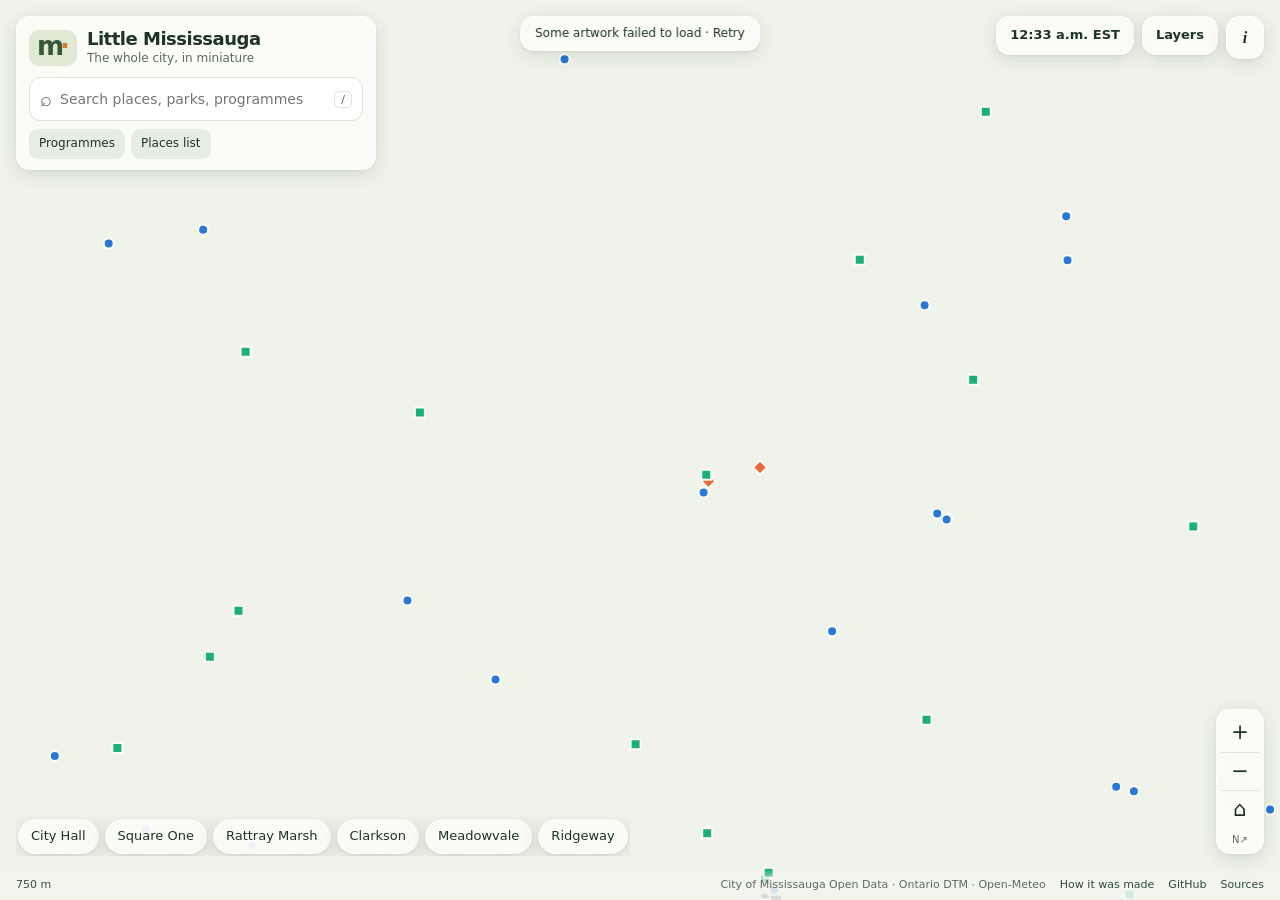
==== commit 728eb71f: "Ridgeway Plaza: restaurant roulette in the place panel, parked cars and pedestrians" ====
--- a/site/index.html
+++ b/site/index.html
@@ -3,7 +3,7 @@
 <meta property="og:title" content="Little Mississauga">
 <meta property="og:description" content="An RCT3-style isometric map of all of Mississauga, built from real open data and a fine-tuned image model.">
 <meta property="og:image" content="https://sauga.mohameda.li/art/social-preview.jpg">
-<meta name="twitter:card" content="summary_large_image"><link rel="icon" href="favicon.svg"><link rel="stylesheet" href="style.css"></head>
+<meta name="twitter:card" content="summary_large_image"><link rel="icon" href="favicon.svg"><link rel="stylesheet" href="style.css"><link rel="stylesheet" href="ridgeway.css"></head>
 <body>
 <a class="skip" href="#search">Skip to search</a>
 <main id="app">
--- a/site/ridgeway.css
+++ b/site/ridgeway.css
@@ -0,0 +1,146 @@
+/* Ridgeway Roulette inside the place drawer. Paper, ink and rust palette and component shapes
+   follow ridgeway.thealifamily.ca; every class is rr- prefixed so nothing leaks into the map UI. */
+.rr,.rr-overlay,.rr-confetti{--rr-paper:#f5f0e8;--rr-paper-2:#ebe4d8;--rr-ink:#2a2520;--rr-ink-2:#5a5048;--rr-ink-3:#8a8078;--rr-rust:#c44d3e;--rr-olive:#6b8e4e;--rr-line:#d8d0c4;--rr-line-2:#c8c0b4;
+ --rr-display:'Fraunces','Iowan Old Style','Palatino Linotype',Georgia,serif;--rr-dur-spin:3.8s;--rr-ease-spin:cubic-bezier(.17,.67,.32,1)}
+#place-panel.rr-host{background:#f5f0e8;border-color:#fffaf0}
+#place-panel.rr-host .badge{background:#ebe4d8;color:#5a5048}
+#place-panel.rr-host .place-meta{border-color:#d8d0c4;color:#8a8078;padding:6px 0 10px}
+#place-content .rr-place-name{font-size:15px;font-weight:600;letter-spacing:0;margin:0 0 2px;color:#5a5048}
+.rr{display:flex;flex-direction:column;gap:18px;color:var(--rr-ink);padding:6px 0 4px}
+.rr button{font-family:inherit;border-radius:100px}
+.rr button:hover{background:transparent}
+.rr :focus-visible,.rr-modal :focus-visible{outline:2px solid var(--rr-rust);outline-offset:2px}
+.rr-header{text-align:center}
+.rr-eyebrow{font-size:12px;font-weight:500;color:var(--rr-ink-3);letter-spacing:.5px;text-transform:lowercase;margin-bottom:8px}
+#place-content .rr-title{font-family:var(--rr-display);font-size:38px;font-weight:400;line-height:.95;letter-spacing:-.03em;color:var(--rr-ink);margin:0}
+.rr-title span{color:var(--rr-rust)}
+.rr-toggles{display:flex;gap:8px;justify-content:center}
+.rr .rr-pill{padding:6px 16px;border:1px solid var(--rr-line);color:var(--rr-ink-2);font-size:13px;font-weight:500;transition:border-color .2s}
+.rr .rr-pill:hover:not(:disabled){border-color:var(--rr-line-2)}
+.rr .rr-pill[aria-expanded=true]{background:var(--rr-ink);border-color:var(--rr-ink);color:var(--rr-paper)}
+.rr .rr-pill:disabled{cursor:not-allowed;opacity:.6}
+.rr-search{display:flex;flex-direction:column;gap:8px}
+.rr-search>div{display:flex;flex-direction:column;gap:4px}
+.rr .rr-search-input{width:100%;padding:10px 16px;border:1px solid var(--rr-line);border-radius:100px;background:var(--rr-paper-2);color:var(--rr-ink);font-size:14px;outline:none;transition:border-color .2s}
+.rr .rr-search-input:focus{border-color:var(--rr-rust)}
+.rr-search-empty{font-size:13px;color:var(--rr-ink-3);text-align:center;padding:8px}
+.rr .rr-row{display:flex;justify-content:space-between;align-items:center;gap:8px;width:100%;padding:10px 14px;border:1px solid var(--rr-line);border-radius:12px;text-align:left;transition:border-color .15s}
+.rr .rr-row:hover{border-color:var(--rr-rust)}
+.rr-row-1{font-size:14px;font-weight:500;color:var(--rr-ink)}
+.rr-row-2{font-size:12px;color:var(--rr-ink-3);white-space:nowrap}
+.rr-filters{border:1px solid var(--rr-line);border-radius:16px;padding:16px;display:flex;flex-direction:column;gap:16px;background:var(--rr-paper-2)}
+.rr-fsec{display:flex;flex-direction:column;gap:8px}
+.rr-flabel-row{display:flex;justify-content:space-between;align-items:center}
+.rr-flabel{font-size:12px;font-weight:600;color:var(--rr-ink-3);text-transform:lowercase;letter-spacing:.3px}
+.rr-flabel small{font-weight:400;font-size:11px;color:var(--rr-ink-3)}
+.rr-chips{display:flex;flex-wrap:wrap;gap:6px;align-items:center}
+.rr .rr-chip{padding:5px 12px;border:1px solid var(--rr-line);color:var(--rr-ink-2);font-size:12px;font-weight:500;transition:all .15s;touch-action:manipulation}
+.rr .rr-chip:hover{border-color:var(--rr-line-2)}
+.rr .rr-chip[aria-pressed=true]{background:var(--rr-ink);border-color:var(--rr-ink);color:var(--rr-paper)}
+.rr .rr-chip:disabled,.rr .rr-star:disabled,.rr .rr-seg-btn:disabled{cursor:not-allowed}
+.rr .rr-chip[data-excluded=true]{text-decoration:line-through;text-decoration-color:var(--rr-rust);text-decoration-thickness:2px;color:var(--rr-ink-3);border-style:dashed;border-color:var(--rr-rust)}
+.rr .rr-star{padding:4px 10px;border:1px solid var(--rr-line);border-radius:8px;color:var(--rr-ink-3);font-size:12px;transition:all .15s}
+.rr .rr-star[aria-pressed=true]{background:var(--rr-rust);border-color:var(--rr-rust);color:var(--rr-paper)}
+.rr-seg{display:inline-flex;border:1px solid var(--rr-line);border-radius:100px;padding:2px;background:var(--rr-paper)}
+.rr .rr-seg-btn{padding:3px 10px;font-size:11px;font-weight:500;color:var(--rr-ink-3)}
+.rr .rr-seg-btn[aria-pressed=true]{background:var(--rr-ink);color:var(--rr-paper)}
+.rr-seg-single{font-size:12px;color:var(--rr-ink-3);text-transform:uppercase;letter-spacing:.05em}
+.rr .rr-time{padding:4px 12px;border:1px solid var(--rr-rust);border-radius:100px;background:transparent;color:var(--rr-rust);font-size:12px;font-weight:500;outline:none}
+
+/* wheel: one light source, top-left; the ball is the pointer and settles at 12 o'clock */
+.rr-wheel{display:flex;flex-direction:column;gap:20px}
+.rr-stage{position:relative;width:100%;aspect-ratio:1;max-width:264px;margin:14px auto 8px}
+.rr-stage::before{content:'';position:absolute;inset:-12px;border-radius:50%;background:var(--rr-ink);box-shadow:0 1px 1px rgba(28,24,20,.07),0 2px 2px rgba(28,24,20,.07),0 4px 4px rgba(28,24,20,.06),0 8px 8px rgba(28,24,20,.05),0 16px 20px rgba(28,24,20,.05)}
+.rr-roulette{position:relative;width:100%;height:100%;z-index:1}
+.rr-roulette[data-spinning=true]{transition:transform var(--rr-dur-spin) var(--rr-ease-spin)}
+.rr-roulette-svg{display:block;width:100%;height:100%;border-radius:50%}
+.rr-roulette-svg text{pointer-events:none;font-family:system-ui,sans-serif}
+.rr-wheel-msg{position:absolute;inset:0;border-radius:50%;background:var(--rr-paper-2);display:flex;flex-direction:column;align-items:center;justify-content:center;gap:4px;text-align:center;padding:24px}
+.rr-wheel-msg p{font-family:var(--rr-display);font-size:16px;color:var(--rr-ink-2)}
+.rr-wheel-msg p.rr-sub{font-family:inherit;font-size:13px;color:var(--rr-ink-3)}
+.rr-pulse{width:12px;height:12px;border-radius:50%;background:var(--rr-rust);animation:rr-pulse 1s ease-in-out infinite}
+@keyframes rr-pulse{0%,100%{transform:scale(1);opacity:1}50%{transform:scale(1.5);opacity:.5}}
+.rr-sheen{position:absolute;inset:0;border-radius:50%;pointer-events:none;z-index:2;background:radial-gradient(120% 120% at 30% 22%,rgba(255,253,248,.15),transparent 46%),radial-gradient(130% 130% at 74% 86%,rgba(28,24,20,.16),transparent 52%)}
+.rr-lip{position:absolute;inset:-1px;border-radius:50%;pointer-events:none;z-index:2;box-shadow:inset 0 4px 8px rgba(28,24,20,.3),inset 0 1px 3px rgba(28,24,20,.28),inset 0 -1px 2px rgba(255,253,248,.1)}
+.rr-rim{position:absolute;inset:-12px;border-radius:50%;pointer-events:none;z-index:2;background:conic-gradient(from 218deg,#221d18,#453b30 11%,#2a241e 26%,#382f26 42%,#1e1a15 58%,#3d342b 74%,#262019 88%,#221d18);-webkit-mask:radial-gradient(farthest-side,transparent calc(100% - 12px),#000 calc(100% - 11px));mask:radial-gradient(farthest-side,transparent calc(100% - 12px),#000 calc(100% - 11px))}
+.rr-rim::before{content:'';position:absolute;inset:0;border-radius:50%;box-shadow:inset 0 1px 1px rgba(255,253,248,.22),inset 0 -1px 2px rgba(0,0,0,.45)}
+.rr-stud{position:absolute;inset:-10px}
+.rr-stud::before{content:'';position:absolute;top:12px;left:50%;width:7px;height:7px;margin-left:-3.5px;border-radius:50%;background:radial-gradient(circle at 32% 28%,#f5efe4,#ebe4d8 55%,#9c9284 100%);box-shadow:0 1px 1px rgba(0,0,0,.35),inset 0 -1px 1px rgba(0,0,0,.25)}
+.rr-ball-track{position:absolute;inset:0;pointer-events:none;z-index:3}
+.rr-ball{position:absolute;top:8.5%;left:50%;width:5.5%;aspect-ratio:1;margin-left:-2.75%;border-radius:50%;background:radial-gradient(circle at 32% 28%,#fff 0%,#fdfaf3 16%,#ebe4d8 52%,#b9af9f 82%,#a19787 100%);box-shadow:0 1px 1px rgba(28,24,20,.28),0 2px 2px rgba(28,24,20,.2),0 4px 5px rgba(28,24,20,.14),inset 0 -1px 2px rgba(28,24,20,.22)}
+.rr-ball-track[data-spinning=true]{animation:rr-orbit var(--rr-dur-spin) var(--rr-ease-spin)}
+.rr-ball-track[data-spinning=true] .rr-ball{animation:rr-settle var(--rr-dur-spin) linear}
+@keyframes rr-orbit{from{transform:rotate(-1440deg)}to{transform:rotate(0)}}
+@keyframes rr-settle{0%,64%{top:3.2%;animation-timing-function:ease-in}78%{top:9.6%;animation-timing-function:ease-out}86%{top:6.9%;animation-timing-function:ease-in}93%{top:8.9%;animation-timing-function:ease-out}100%{top:8.5%}}
+.rr .rr-spin{align-self:center;padding:14px 60px;background:var(--rr-ink);color:var(--rr-paper);font-family:var(--rr-display);font-size:20px;font-weight:500;letter-spacing:.02em;transition:all .2s}
+.rr .rr-spin:hover:not(:disabled){background:var(--rr-spin-accent,var(--rr-rust))}
+.rr .rr-spin:disabled{opacity:.5;cursor:not-allowed}
+.rr .rr-spin[data-spinning=true]{animation:rr-shake .3s infinite}
+@keyframes rr-shake{0%,100%{transform:translateX(0)}25%{transform:translateX(-2px)}75%{transform:translateX(2px)}}
+.rr-none{text-align:center;color:var(--rr-ink-3);font-size:14px}
+.rr-history{display:flex;flex-direction:column;gap:8px}
+.rr .rr-hhead{display:flex;align-items:center;gap:8px;width:100%;padding:0 0 6px;border-bottom:1px solid var(--rr-line);border-radius:0;text-align:left}
+.rr-htitle{font-family:var(--rr-display);font-size:16px;font-weight:500;letter-spacing:-.02em;color:var(--rr-ink)}
+.rr-hhead:hover .rr-htitle{color:var(--rr-rust)}
+.rr-count{margin-left:auto;font-size:12px;color:var(--rr-paper);background:var(--rr-ink);padding:2px 8px;border-radius:100px}
+.rr-chev{color:var(--rr-ink-3);transition:transform .2s}
+.rr-chev[data-open=false]{transform:rotate(-90deg)}
+.rr-hbody{display:flex;flex-direction:column;gap:8px}
+.rr .rr-text{padding:6px 14px;color:var(--rr-ink-3);font-size:12px;text-decoration:underline;align-self:center}
+.rr-foot{font-size:11px;color:var(--rr-ink-3);text-align:center;line-height:1.5}
+.rr-foot a{color:var(--rr-ink-2)}
+.rr-live{position:absolute;width:1px;height:1px;overflow:hidden;clip:rect(0,0,0,0)}
+
+/* result: bottom sheet on phones, centred dialog on wide screens */
+.rr-overlay{position:fixed;inset:0;background:rgba(42,37,32,.4);display:flex;align-items:flex-end;justify-content:center;z-index:100;animation:rr-fade .2s;font-family:Inter,system-ui,-apple-system,'Segoe UI',sans-serif}
+@keyframes rr-fade{from{opacity:0}to{opacity:1}}
+.rr-modal{width:100%;max-width:480px;background:var(--rr-paper);color:var(--rr-ink);border-radius:28px 28px 0 0;padding:8px 22px calc(36px + env(safe-area-inset-bottom));max-height:88vh;overflow-y:auto;position:relative;animation:rr-up .3s cubic-bezier(.2,.8,.2,1);scrollbar-width:none;outline:none}
+@keyframes rr-up{from{transform:translateY(100%)}to{transform:translateY(0)}}
+.rr-modal-handle{width:32px;height:5px;background:var(--rr-line-2);border-radius:3px;margin:4px auto 25px}
+.rr-modal-close{position:absolute;top:14px;right:15px;width:27px;height:27px;display:flex;align-items:center;justify-content:center;border:1px solid var(--rr-line);border-radius:50%;background:var(--rr-paper);font-size:14px;color:var(--rr-ink);padding:0;line-height:1}
+.rr-modal-close:hover{background:var(--rr-paper-2)}
+.rr-open{display:flex;align-items:center;gap:7px;font-size:11px;font-weight:700;letter-spacing:.12em;color:var(--rr-olive)}
+.rr-open.closed{color:var(--rr-rust)}
+.rr-open-dot{width:6px;height:6px;border-radius:50%;background:currentColor}
+.rr-emoji-row{display:flex;gap:7px;font-size:21px;line-height:1;margin-top:9px}
+.rr-slang{font-family:var(--rr-display);font-style:italic;font-size:14px;color:var(--rr-rust);letter-spacing:.2px;align-self:center}
+.rr-name{font-family:var(--rr-display);font-size:26px;font-weight:500;line-height:1.1;letter-spacing:-.02em;margin:8px 0 0;color:var(--rr-ink)}
+.rr-badges{display:flex;flex-wrap:wrap;align-items:baseline;gap:10px;margin-top:14px;font-size:14px;font-weight:500}
+.rr-price{font-size:15px;font-weight:700;letter-spacing:.04em}
+.rr-google,.rr-stars{color:var(--rr-rust)}
+.rr-stars span{color:var(--rr-line-2)}
+.rr-address{font-size:13px;color:var(--rr-ink-2);line-height:1.5;margin-top:12px}
+.rr-notes{font-size:13.5px;color:var(--rr-ink-2);line-height:1.55;margin-top:13px}
+.rr-tags{display:flex;flex-wrap:wrap;gap:5px;margin-top:16px}
+.rr-tag{font-size:11px;font-weight:500;padding:2px 8px;border-radius:100px;text-transform:lowercase;border:1px solid var(--rr-line);background:var(--rr-paper-2);color:var(--rr-ink-2)}
+.rr-section{margin-top:18px;display:flex;flex-direction:column;gap:10px}
+.rr-section-title{font-family:var(--rr-display);font-size:14px;font-weight:600;color:var(--rr-ink-3);text-transform:lowercase;letter-spacing:.04em}
+.rr-dishes{list-style:none;display:flex;flex-direction:column;gap:9px;margin:0;padding:0}
+.rr-dishes li{display:flex;align-items:center;gap:10px;font-size:14px}
+.rr-dish-dot{width:6px;height:6px;border-radius:50%;background:var(--rr-rust);flex-shrink:0}
+.rr-dishes li.gf .rr-dish-dot{background:var(--rr-olive)}
+.rr-gf{font-size:9px;font-weight:700;padding:2px 6px;border-radius:4px;background:color-mix(in srgb,var(--rr-olive) 16%,transparent);color:var(--rr-olive);letter-spacing:.03em}
+.rr-hours{display:flex;justify-content:space-between;align-items:center;padding:9px 0;border-bottom:1px solid var(--rr-line);margin:0;font-size:13px}
+.rr-hours:last-child{border-bottom:none;padding-bottom:4px}
+.rr-hours-label{color:var(--rr-ink-3)}
+.rr-links{margin-top:24px;display:flex;gap:8px}
+.rr-btn{flex:1;display:inline-flex;align-items:center;justify-content:center;padding:10px 20px;border-radius:100px;font-size:14px;font-weight:600;text-decoration:none;border:1px solid var(--rr-line);color:var(--rr-ink);white-space:nowrap;transition:all .15s}
+.rr-btn:hover{border-color:var(--rr-ink)}
+.rr-btn[data-primary]{background:var(--rr-ink);color:var(--rr-paper);border-color:var(--rr-ink)}
+.rr-btn[data-primary]:hover{background:var(--rr-rust);border-color:var(--rr-rust)}
+@media(min-width:900px){
+ .rr-overlay{align-items:center;backdrop-filter:blur(3px);padding:24px}
+ .rr-modal{border-radius:20px;border:1px solid var(--rr-line);box-shadow:0 24px 60px rgba(42,37,32,.25);padding:24px 28px 32px;animation:rr-in .25s cubic-bezier(.2,.8,.2,1)}
+ .rr-modal-handle{display:none}
+ .rr-name{font-size:30px}
+}
+@keyframes rr-in{from{opacity:0;transform:translateY(12px) scale(.98)}to{opacity:1;transform:none}}
+.rr-confetti{position:fixed;inset:0;pointer-events:none;z-index:99;overflow:hidden}
+.rr-confetti i{position:absolute;top:-10px;animation:rr-fall linear forwards}
+.rr-confetti i[data-round]{border-radius:50%}
+@keyframes rr-fall{to{transform:translateY(105vh) rotate(360deg)}}
+@media(prefers-reduced-motion:reduce){
+ .rr-roulette[data-spinning=true]{transition:none}
+ .rr-ball-track[data-spinning=true],.rr-ball-track[data-spinning=true] .rr-ball,.rr .rr-spin[data-spinning=true],.rr-pulse,.rr-modal,.rr-overlay{animation:none}
+ .rr-confetti{display:none}
+}
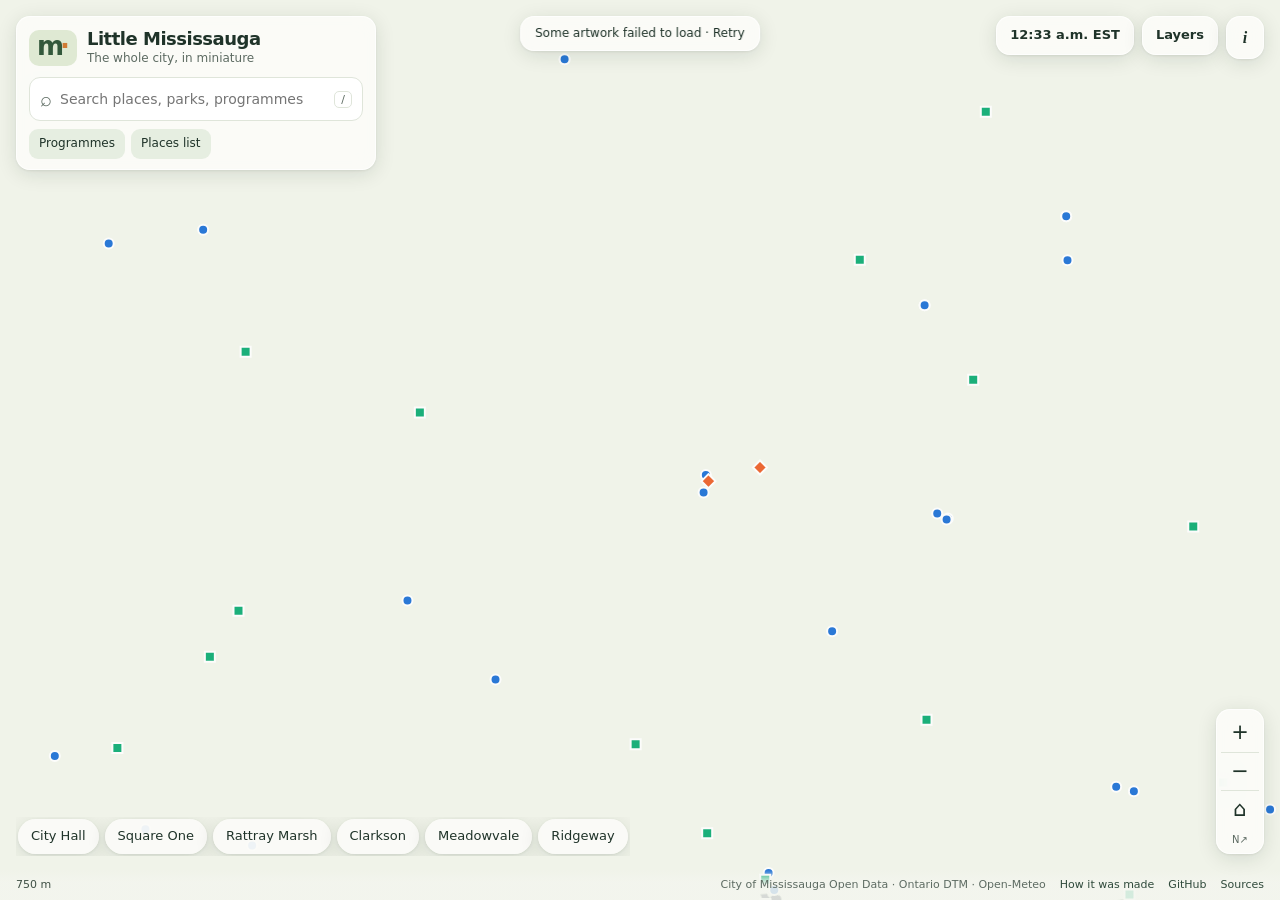
==== commit 5e25720b: "Full City programme list at every venue, merged duplicate pins, live Ridgeway restaurant list" ====
--- a/site/index.html
+++ b/site/index.html
@@ -94,8 +94,8 @@
  <button data-featured="hotspot-ridgeway-plaza">Ridgeway</button>
 </nav>
 <aside id="place-panel" class="glass drawer" aria-label="Place details and official programmes" hidden tabindex="-1"><div class="panel-head"><span class="eyebrow">PLACE</span><button id="close-place" class="icon" aria-label="Close place details">×</button></div><div id="place-content"></div></aside>
-<section id="browse-panel" class="glass drawer wide" aria-label="Browse official programme sample" hidden><div class="panel-head"><h2>Find your next thing</h2><button id="close-browse" class="icon" aria-label="Close programme browser">×</button></div><p class="sample-note">A snapshot of City programmes from November 8, 2026. Check the City&#39;s page for current availability.</p><input id="programme-search" type="search" placeholder="Search saved programmes…" aria-label="Filter programmes by title or venue"><div class="filter-row"><select id="schedule-filter" aria-label="Programme schedule filter"><option value="all">Any schedule evidence</option><option value="known">Captured schedule</option><option value="future">Starts on/after today</option></select><select id="fee-filter" aria-label="Programme fee filter"><option value="all">Any fee evidence</option><option value="known">Known amount only</option><option value="unknown">Fee not captured</option></select></div><div id="programme-count" role="status"></div><div id="programme-list"></div></section>
-<section id="data-panel" class="glass drawer wide" aria-label="Accessible map data list" hidden><div class="panel-head"><h2>Places & map data</h2><button id="close-data" class="icon" aria-label="Close map data">×</button></div><p class="sample-note">Everything on the map, as a searchable list.</p><input id="data-search" type="search" placeholder="Filter map records…" aria-label="Filter map records"><select id="data-category" aria-label="Map record category"><option value="places">Selected places · 77</option><option value="parks">Park boundaries · 718</option><option value="natural">Natural areas · dated 2021</option><option value="cycling-existing">Existing cycling components</option><option value="cycling-proposed">Proposed cycling components · not built</option><option value="facilities">Facility / POI records · 3,296</option></select><p id="data-count" role="status"></p><div id="data-list"></div><button id="data-more" hidden>Show next 80 records</button></section>
+<section id="browse-panel" class="glass drawer wide" aria-label="Browse official programme sample" hidden><div class="panel-head"><h2>Find your next thing</h2><button id="close-browse" class="icon" aria-label="Close programme browser">×</button></div><p class="sample-note">The City&#39;s public programme list, saved in November 2026. Check the City&#39;s page for current availability.</p><input id="programme-search" type="search" placeholder="Search saved programmes…" aria-label="Filter programmes by title or venue"><div class="filter-row"><select id="schedule-filter" aria-label="Programme schedule filter"><option value="all">Any start date</option><option value="future">Starts today or later</option></select><select id="fee-filter" aria-label="Programme fee filter"><option value="all">Any fee</option><option value="known">Fee shown</option><option value="unknown">Fee on City page</option></select></div><div id="programme-count" role="status"></div><div id="programme-list"></div></section>
+<section id="data-panel" class="glass drawer wide" aria-label="Accessible map data list" hidden><div class="panel-head"><h2>Places & map data</h2><button id="close-data" class="icon" aria-label="Close map data">×</button></div><p class="sample-note">Everything on the map, as a searchable list.</p><input id="data-search" type="search" placeholder="Filter map records…" aria-label="Filter map records"><select id="data-category" aria-label="Map record category"><option value="places">Selected places</option><option value="parks">Park boundaries · 718</option><option value="natural">Natural areas · dated 2021</option><option value="cycling-existing">Existing cycling components</option><option value="cycling-proposed">Proposed cycling components · not built</option><option value="facilities">Facility / POI records · 3,296</option></select><p id="data-count" role="status"></p><div id="data-list"></div><button id="data-more" hidden>Show next 80 records</button></section>
 <footer>
  <span id="scale-label"></span>
  <span id="map-credit"></span>
--- a/site/style.css
+++ b/site/style.css
@@ -114,6 +114,8 @@
 #place-content>p{font-size:13px;color:var(--muted);margin:8px 0 14px}
 .place-meta{font-size:12px;color:var(--muted);border-top:1px solid var(--line);padding:10px 0}
 .programme-group{font-size:13px;margin:16px 0 8px}
+#place-programme-search{width:100%;font-size:13px;margin-bottom:4px}
+#place-programmes-more{text-align:center;color:var(--accent);font-weight:600}
 .programme-card{padding:13px 0;border-bottom:1px solid var(--line)}
 .programme-card h3{font-size:14px;margin-bottom:4px}
 .programme-card p{font-size:12px;color:var(--muted);margin:3px 0}
